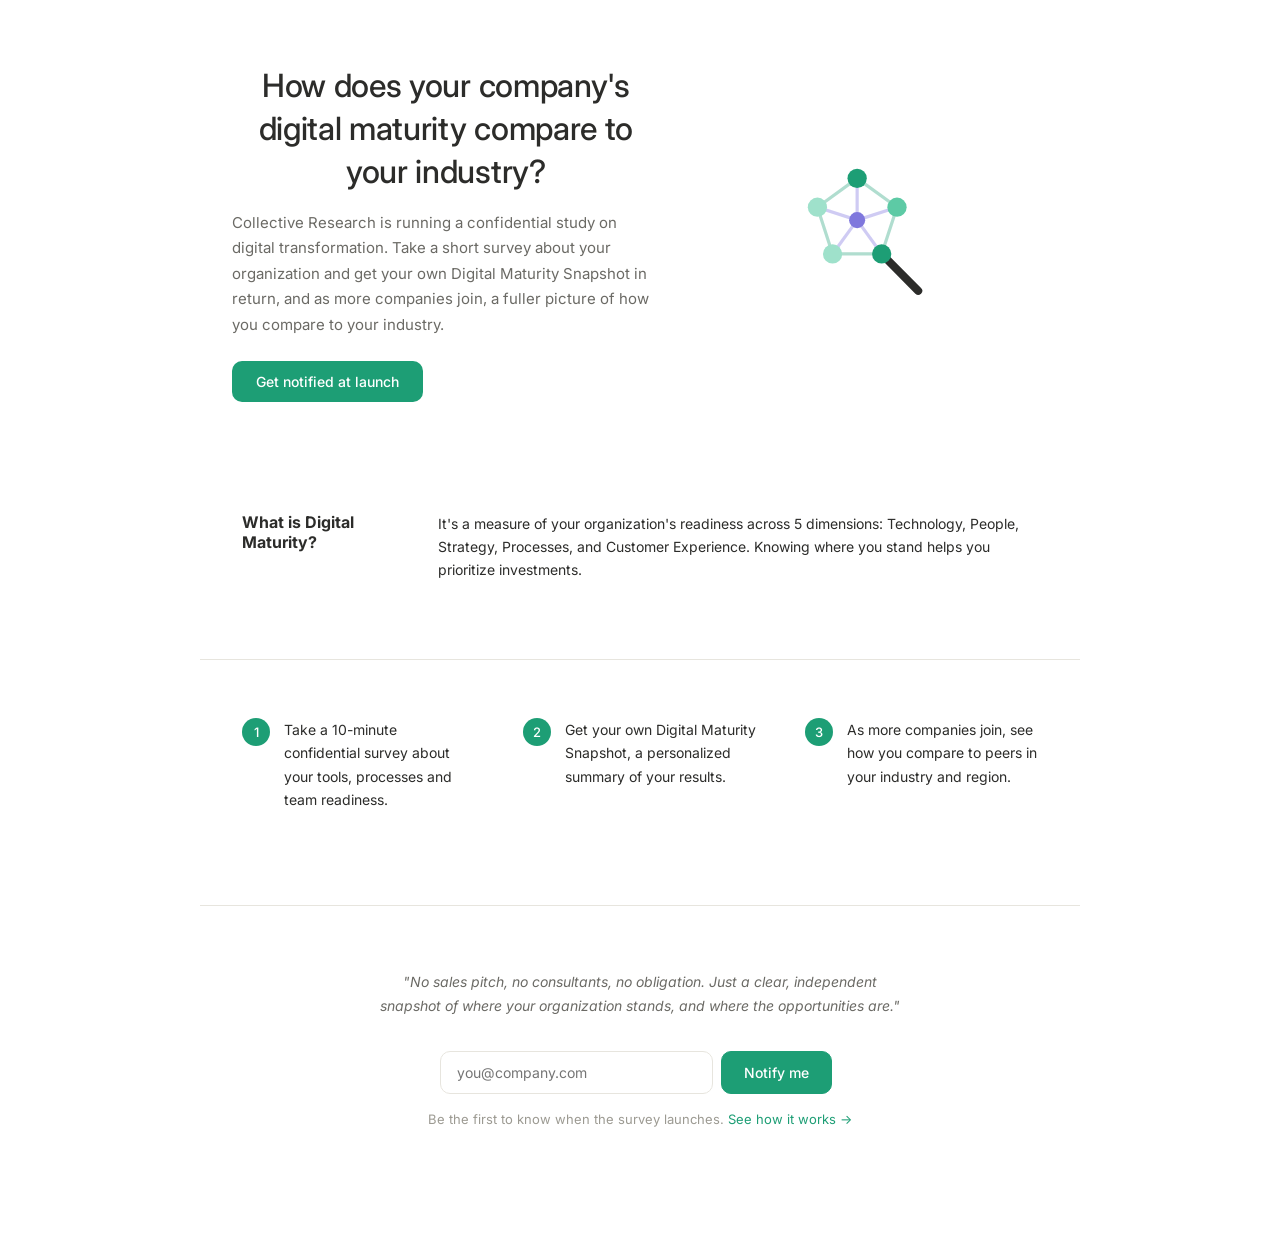
==== index.html @ 14158b9a "Fix i18n keys and translations" ====
<!DOCTYPE html>
<html lang="en">
<head>
<meta charset="UTF-8">
<meta name="viewport" content="width=device-width, initial-scale=1.0">
<title>Collective Research — How does your company's digital maturity compare?</title>
<meta name="description" content="Collective Research is running a confidential benchmark study on digital transformation. Take a 10-minute survey and get a free, personalized Digital Maturity Snapshot in return.">
<meta property="og:title" content="How does your company's digital maturity compare to your industry?">
<meta property="og:description" content="Take a short confidential survey and get a free Digital Maturity Snapshot. See how your organization compares to peers in your sector.">
<meta property="og:type" content="website">
<meta property="og:url" content="https://collectiveresearch.net/">
<meta name="twitter:card" content="summary">
<link rel="canonical" href="https://collectiveresearch.net/">
<link rel="stylesheet" href="assets/css/styles.css">
<link rel="preconnect" href="https://fonts.googleapis.com">
<link rel="preconnect" href="https://fonts.gstatic.com" crossorigin>
<link href="https://fonts.googleapis.com/css2?family=Inter:wght@400;500&display=swap" rel="stylesheet">

  <meta property="og:image" content="https://collectiveresearch.net/assets/img/og-image.svg">
</head>
<body>
</head>
<body>
<a class="skip-link" href="#main-content">Skip to main content</a>
<div class="page">
  <main id="main-content">
    <section class="hero" aria-labelledby="hero-heading">
      <div>
        <h1 id="hero-heading" class="fade" style="animation-delay:0.1s;" data-i18n="homepage.heroTitle">How does your company's digital maturity compare to your industry?</h1>
        <p class="fade" style="animation-delay:0.25s;" data-i18n="homepage.heroSubtitle">Collective Research is running a confidential study on digital transformation. Take a short survey about your organization and get your own Digital Maturity Snapshot in return, and as more companies join, a fuller picture of how you compare to your industry.</p>
        <a href="#notify-form" class="hero-cta-btn fade" style="animation-delay:0.35s;" data-i18n="homepage.ctaButton">Get notified at launch</a>
      </div>
      <div class="hero-art fade" style="animation-delay:0.4s;" aria-hidden="true">
        <svg width="180" height="180" viewBox="0 0 56 56" focusable="false">
          <polygon points="24,11 36.4,19.98 31.64,34.52 16.36,34.52 11.64,19.98" fill="none" stroke="#1D9E75" stroke-width="1" stroke-linejoin="round" opacity="0.35"/>
          <line x1="24" y1="11" x2="24" y2="24" stroke="#AFA9EC" stroke-width="1" opacity="0.6"/>
          <line x1="36.4" y1="19.98" x2="24" y2="24" stroke="#AFA9EC" stroke-width="1" opacity="0.6"/>
          <line x1="31.64" y1="34.52" x2="24" y2="24" stroke="#AFA9EC" stroke-width="1" opacity="0.6"/>
          <line x1="16.36" y1="34.52" x2="24" y2="24" stroke="#AFA9EC" stroke-width="1" opacity="0.6"/>
          <line x1="11.64" y1="19.98" x2="24" y2="24" stroke="#AFA9EC" stroke-width="1" opacity="0.6"/>
          <line x1="31.64" y1="34.52" x2="43" y2="46" stroke="#2C2C2A" stroke-width="2.5" stroke-linecap="round"/>
          <circle cx="24" cy="11" r="3" fill="#1D9E75"/>
          <circle cx="36.4" cy="19.98" r="3" fill="#5DCAA5"/>
          <circle cx="31.64" cy="34.52" r="3" fill="#1D9E75"/>
          <circle cx="16.36" cy="34.52" r="3" fill="#9FE1CB"/>
          <circle cx="11.64" cy="19.98" r="3" fill="#9FE1CB"/>
          <circle cx="24" cy="24" r="2.5" fill="#7F77DD"/>
        </svg>
      </div>
    </section>

        <section class="steps" style="border-top: none; padding-top: 0; padding-bottom: 32px;" aria-label="What is Digital Maturity?">
      <div class="step fade" style="grid-column: 1 / -1;">
        <h3 style="font-size: 16px; margin: 0 0 8px;" data-i18n="homepage.whatIsTitle">What is Digital Maturity?</h3>
        <p style="max-width: 600px;" data-i18n="homepage.whatIsDesc">It's a measure of your organization's readiness across 5 dimensions: Technology, People, Strategy, Processes, and Customer Experience. Knowing where you stand helps you prioritize investments.</p>
      </div>
    </section>
    <section class="steps" aria-label="How it works">
      <div class="step fade" style="animation-delay:0.5s;"><div class="step-num" aria-hidden="true">1</div><p data-i18n="homepage.step1Desc">Take a 10-minute confidential survey about your tools, processes and team readiness.</p></div>
      <div class="step fade" style="animation-delay:0.6s;"><div class="step-num" aria-hidden="true">2</div><p data-i18n="homepage.step2Desc">Get your own Digital Maturity Snapshot, a personalized summary of your results.</p></div>
      <div class="step fade" style="animation-delay:0.7s;"><div class="step-num" aria-hidden="true">3</div><p data-i18n="homepage.step3Desc">As more companies join, see how you compare to peers in your industry and region.</p></div>
    </section>

    <section class="cta-section" aria-labelledby="cta-heading">
      <h2 id="cta-heading" style="position:absolute;width:1px;height:1px;overflow:hidden;clip:rect(0,0,0,0);white-space:nowrap;">Join the study</h2>
      <blockquote class="fade" style="animation-delay:0.2s;">
        <p>"No sales pitch, no consultants, no obligation. Just a clear, independent snapshot of where your organization stands, and where the opportunities are."</p>
      </blockquote>
      <form class="cta-form fade" id="notify-form" style="animation-delay:0.35s;">
        <label for="cta-email">Work email address</label>
        <input type="email" id="cta-email" name="email" placeholder="you@company.com" autocomplete="email" required aria-required="true" data-i18n-placeholder="homepage.emailPlaceholder">
        <button type="submit" data-i18n="homepage.ctaButton">Notify me</button>
              <div class="field" style="margin-top: 16px; text-align: left;">
          <label style="display: flex; align-items: center; gap: 8px; font-size: 12px; color: var(--gray-text); cursor: pointer; white-space: normal;">
            <input type="checkbox" required name="consent" style="flex-shrink: 0; margin: 0; accent-color: var(--teal); width: auto;">
            <span data-i18n="form.consent">I agree to the <a href="privacy.html" style="color:var(--teal)">Privacy Policy</a> and <a href="terms.html" style="color:var(--teal)">Terms of Service</a>.</span>
          </label>
        </div>
      </form>
      <p class="cta-note" data-i18n="homepage.ctaNote">Be the first to know when the survey launches. <a href="how-it-works.html" style="color: var(--teal); text-decoration: none;">See how it works &rarr;</a></p>
    </section>

    <div class="modal-overlay" id="modal-overlay" role="dialog" aria-modal="true" aria-labelledby="modal-title" aria-hidden="true">
      <div class="modal">
        <div id="modal-form-view">
          <h2 id="modal-title" data-i18n="modal.title">One last thing</h2>
          <p class="modal-sub" data-i18n="modal.subtitle">A couple of quick details so we can tailor updates to you. This takes 30 seconds.</p>
          <form id="details-form">
            <div class="field">
              <fieldset style="border:none;padding:0;margin:0;">
                <legend style="font-size:12px;font-weight:500;color:var(--charcoal);margin-bottom:8px;" data-i18n="modal.roleLegend">I'm signing up as a...</legend>
                <div class="role-options">
                  <label class="role-option"><input type="radio" name="role" value="participant" checked> <span data-i18n="modal.roleCompany">A company interested in taking part</span></label>
                  <label class="role-option"><input type="radio" name="role" value="consultant"> <span data-i18n="modal.roleConsultant">A consultant / advisor</span></label>
                  <label class="role-option"><input type="radio" name="role" value="academic"> <span data-i18n="modal.roleAcademic">An academic / researcher</span></label>
                </div>
              </fieldset>
            </div>
            <div class="field"><label for="org-name" data-i18n="modal.orgName">Organization name</label><input type="text" id="org-name" name="organization" placeholder="e.g. Acme Manufacturing" autocomplete="organization"></div>
            <div class="field"><label for="org-sector" data-i18n="modal.sector">Sector / industry</label><input type="text" id="org-sector" name="sector" placeholder="e.g. Manufacturing, Retail, Logistics..."></div>
                        <div class="field" style="margin-top: 12px;">
              <label style="display: flex; align-items: flex-start; gap: 8px; font-size: 12px; color: var(--gray-text); cursor: pointer; font-weight: 400;">
                <input type="checkbox" required name="consent_modal" style="flex-shrink: 0; margin-top: 2px; accent-color: var(--teal); width: auto;">
                <span data-i18n="nav.form.consentModal">I consent to CollectiveResearch processing my data to send relevant updates in accordance with the <a href="privacy.html" style="color:var(--teal)">Privacy Policy</a>.</span>
              </label>
            </div>
<script>
  var ctaForm = document.getElementById('notify-form');
  var overlay = document.getElementById('modal-overlay');
  var formView = document.getElementById('modal-form-view');
  var successView = document.getElementById('modal-success-view');
  var detailsForm = document.getElementById('details-form');
  function openModal() { overlay.classList.add('open'); overlay.setAttribute('aria-hidden','false'); document.body.style.overflow='hidden'; }
  function closeModal() { overlay.classList.remove('open'); overlay.setAttribute('aria-hidden','true'); document.body.style.overflow=''; }
  ctaForm.addEventListener('submit', function(e) { e.preventDefault(); openModal(); });
  document.getElementById('modal-cancel').addEventListener('click', closeModal);
  overlay.addEventListener('click', function(e) { if(e.target===overlay) closeModal(); });
  document.addEventListener('keydown', function(e) { if(e.key==='Escape' && overlay.classList.contains('open')) closeModal(); });
  detailsForm.addEventListener('submit', function(e) { e.preventDefault(); formView.style.display='none'; successView.style.display='block'; });
  document.getElementById('modal-close').addEventListener('click', closeModal);
</script>
</body>
</html>
---- assets/css/styles.css ----
/* ���������������������������������������������������������������������������������������������������������������������������������������������
   Collective Research ��� Shared Stylesheet
   All pages link to this file.
   Page-specific styles stay in each HTML file.
   ��������������������������������������������������������������������������������������������������������������������������������������������� */

/* ������ Variables ��������������������������������������������������������������������������������������������� */
:root {
  --teal:         #1D9E75;
  --teal-light-1: #5DCAA5;
  --teal-light-2: #9FE1CB;
  --purple:       #7F77DD;
  --purple-light: #AFA9EC;
  --charcoal:     #2C2C2A;
  --gray-text:    #6B6A65;
  --gray-faint:   #9C9A92;
  --border:       #E7E5DE;
  --bg-soft:      #FAF9F6;
  --bg-track:     #F1EFE8;
  --radius:       10px;
  --page-width:   880px;
  --text-width:   680px;
}

/* ������ Reset & Base ��������������������������������������������������������������������������������������� */
*, *::before, *::after { box-sizing: border-box; }

body {
  margin: 0;
  font-family: 'Inter', Helvetica, Arial, sans-serif;
  color: var(--charcoal);
  background: #fff;
  -webkit-font-smoothing: antialiased;
}

/* ������ Page wrapper ��������������������������������������������������������������������������������������� */
.page {
  max-width: var(--page-width);
  margin: 0 auto;
}

/* ������ Skip link ������������������������������������������������������������������������������������������������ */
.skip-link {
  position: absolute; top: -40px; left: 0;
  background: var(--teal); color: #fff;
  padding: 8px 16px; font-size: 13px;
  text-decoration: none;
  border-radius: 0 0 var(--radius) 0;
  z-index: 200; transition: top .2s ease;
}
.skip-link:focus { top: 0; }

/* ������ Header / Nav ��������������������������������������������������������������������������������������� */
.site-header {
  position: sticky; top: 0; z-index: 100;
  background: #fff; border-bottom: 1px solid var(--border);
  transition: box-shadow .3s ease;
}
.site-header.scrolled {
  box-shadow: 0 2px 20px rgba(0,0,0,0.07);
}

nav.nav {
  display: flex; align-items: center; justify-content: space-between;
  padding: 20px 32px;
  transition: padding .3s ease;
}
.site-header.scrolled nav.nav { padding: 12px 32px; }

.nav-brand-link {
  display: flex; align-items: center; gap: 14px;
  text-decoration: none; color: inherit;
}

.nav-logo {
  width: 36px; height: 36px; flex-shrink: 0;
  transition: width .3s ease, height .3s ease;
}
.site-header.scrolled .nav-logo { width: 26px; height: 26px; }

.nav-brand-text { display: flex; flex-direction: column; gap: 3px; }

.nav-brand-name {
  font-size: 18px; font-weight: 500; line-height: 1;
  transition: font-size .3s ease;
}
.site-header.scrolled .nav-brand-name { font-size: 15px; }

.nav-tagline {
  font-size: 11px; color: var(--gray-faint); font-style: italic; line-height: 1;
  opacity: 1; white-space: nowrap; overflow: hidden; text-overflow: ellipsis;
  transition: opacity .25s ease, max-height .3s ease;
}
.site-header.scrolled .nav-tagline { opacity: 0; max-height: 0; }

.nav-links { display: flex; align-items: center; gap: 4px; }

.nav-links a {
  font-size: 13px; color: var(--gray-text); text-decoration: none;
  padding: 6px 12px; border-radius: 6px; position: relative;
  transition: color .15s ease, background .15s ease;
}
.nav-links a:hover { color: var(--charcoal); background: var(--bg-soft); }
.nav-links a[aria-current="page"] {
  color: var(--charcoal); font-weight: 500; background: var(--bg-soft);
}
.nav-links a[aria-current="page"]::after {
  content: ''; position: absolute;
  bottom: 3px; left: 12px; right: 12px;
  height: 2px; background: var(--teal); border-radius: 1px;
}

/* ������ Footer ��������������������������������������������������������������������������������������������������������� */
.site-footer { border-top: 1px solid var(--border); }
.footer-inner { padding: 28px 32px; text-align: center; }
.footer-inner p { font-size: 12px; color: var(--gray-faint); line-height: 1.6; margin: 0; }
.footer-inner a { color: var(--gray-faint); }
.footer-inner a:hover { color: var(--gray-text); }

/* ������ Mobile ��������������������������������������������������������������������������������������������������������� */
@media (max-width: 640px) {
  .cards { grid-template-columns: 1fr; }
  .steps, .tiers { grid-template-columns: 1fr; }
  nav.nav, .footer-inner { padding-left: 20px; padding-right: 20px; }
  .nav-tagline { display: none; }
  .nav-links a { padding: 6px 8px; font-size: 12px; }
}


/* ������ Language Switcher ��������������������������������������������������������������������� */


@media (max-width: 640px) {
  .cards { grid-template-columns: 1fr; }
  .steps, .tiers { grid-template-columns: 1fr; }
}



/* Styles from how-it-works.html */


  .content { max-width: var(--text-width); margin: 0 auto; padding: 56px 32px; }
  h1 { font-size: 30px; font-weight: 500; line-height: 1.3; margin: 0 0 12px; }
  .lede { font-size: 15px; color: var(--gray-text); line-height: 1.7; margin: 0 0 48px; }
  section { margin-bottom: 48px; }
  h2 { font-size: 18px; font-weight: 500; margin: 0 0 12px; }
  p { font-size: 14px; line-height: 1.75; color: var(--gray-text); margin: 0 0 12px; }
  .eyebrow { font-size: 12px; letter-spacing: 0.06em; color: var(--teal); text-transform: uppercase; margin: 0 0 8px; font-weight: 500; }
  .timeline { border-left: 2px solid var(--border); padding-left: 24px; display: flex; flex-direction: column; gap: 24px; list-style: none; margin: 0; }
  .timeline-item { position: relative; }
  .timeline-item::before { content: ''; position: absolute; left: -29px; top: 4px; width: 10px; height: 10px; border-radius: 50%; background: var(--teal); }
  .timeline-item h3 { font-size: 14px; font-weight: 500; margin: 0 0 4px; }
  .timeline-item p { margin: 0; }
  .cards { display: grid; grid-template-columns: repeat(2, 1fr); gap: 16px; }
  .card { border: 1px solid var(--border); border-radius: var(--radius); padding: 20px; background: var(--bg-soft); }
  .card h3 { font-size: 14px; font-weight: 500; margin: 0 0 8px; }
  .card p { margin: 0; font-size: 13px; }
  .back-link { display: inline-block; margin-top: 8px; font-size: 13px; color: var(--teal); text-decoration: none; font-weight: 500; }
  .back-link:hover { text-decoration: underline; }
  @media (max-width: 640px) {
  .cards { grid-template-columns: 1fr; }
  .steps, .tiers { grid-template-columns: 1fr; } .content { padding-left: 20px; padding-right: 20px; } .cards { grid-template-columns: 1fr; } }


/* Styles from index.html */


  /* Hero */
  .hero { display: grid; grid-template-columns: 1.2fr 1fr; gap: 32px; align-items: center; padding: 64px 32px; }
  .hero h1 { font-size: 32px; font-weight: 500; line-height: 1.35; margin: 0 0 16px; letter-spacing: -0.01em; }
  .hero p { font-size: 15px; color: var(--gray-text); line-height: 1.7; margin: 0 0 24px; max-width: 480px; }
  .hero-cta-btn { display: inline-block; font-family: inherit; font-size: 14px; font-weight: 500; padding: 12px 24px; background: var(--teal); color: #fff; border: none; border-radius: var(--radius); cursor: pointer; text-decoration: none; transition: transform .15s ease, box-shadow .15s ease, background .15s ease; }
  .hero-cta-btn:hover { transform: translateY(-1px); box-shadow: 0 6px 16px rgba(29,158,117,0.3); background: #178a64; }
  .hero-art { display: flex; align-items: center; justify-content: center; }
  .steps { padding: 48px 32px; border-top: 1px solid var(--border); display: grid; grid-template-columns: repeat(3, 1fr); gap: 28px; }
  .step { display: flex; gap: 14px; padding: 10px; border-radius: var(--radius); transition: transform .2s ease, box-shadow .2s ease; }
  .step:hover { transform: translateY(-2px); box-shadow: 0 6px 20px rgba(0,0,0,0.05); }
  .step-num { width: 28px; height: 28px; border-radius: 50%; background: var(--teal); color: #fff; display: flex; align-items: center; justify-content: center; font-size: 13px; font-weight: 500; flex-shrink: 0; }
  .step p { font-size: 14px; line-height: 1.65; margin: 0; color: var(--charcoal); }
  .cta-section { padding: 64px 32px; text-align: center; border-top: 1px solid var(--border); }
  blockquote { font-style: italic; font-size: 17px; color: var(--gray-text); max-width: 520px; margin: 0 auto 32px; line-height: 1.75; border: none; padding: 0; }
  .cta-form { display: flex; gap: 8px; max-width: 400px; margin: 0 auto; position: relative; }
  .cta-form label { position: absolute; width: 1px; height: 1px; padding: 0; margin: -1px; overflow: hidden; clip: rect(0,0,0,0); white-space: nowrap; border: 0; }
  .cta-form input { flex: 1; font-family: inherit; font-size: 14px; padding: 12px 16px; border: 1px solid var(--border); border-radius: var(--radius); transition: border-color .2s ease, box-shadow .2s ease; }
  .cta-form input:focus { outline: none; border-color: var(--teal); box-shadow: 0 0 0 3px rgba(29,158,117,0.12); }
  .cta-form button { font-family: inherit; font-size: 14px; font-weight: 500; padding: 12px 22px; background: var(--teal); color: #fff; border: 1px solid var(--teal); border-radius: var(--radius); cursor: pointer; white-space: nowrap; transition: transform .15s ease, box-shadow .15s ease, background .15s ease; }
  .cta-form button:hover { transform: translateY(-1px); box-shadow: 0 6px 16px rgba(29,158,117,0.3); background: #178a64; }
  .cta-note { font-size: 13px; color: var(--gray-faint); margin-top: 14px; }
  .modal-overlay { position: fixed; inset: 0; background: rgba(44,44,42,0.4); display: none; align-items: center; justify-content: center; padding: 20px; z-index: 200; }
  .modal-overlay.open { display: flex; }
  .modal { background: #fff; border-radius: var(--radius); max-width: 420px; width: 100%; padding: 32px; box-shadow: 0 20px 60px rgba(0,0,0,0.15); animation: fadeInUp 0.3s ease-out; }
  .modal h2 { font-size: 17px; font-weight: 500; margin: 0 0 6px; }
  .modal .modal-sub { font-size: 13px; color: var(--gray-text); margin: 0 0 20px; line-height: 1.6; }
  .modal label { display: block; font-size: 12px; font-weight: 500; color: var(--charcoal); margin: 0 0 6px; }
  .modal .field { margin-bottom: 16px; }
  .modal input[type="text"], .modal input[type="email"] { width: 100%; font-family: inherit; font-size: 14px; padding: 10px 12px; border: 1px solid var(--border); border-radius: var(--radius); background: #fff; color: var(--charcoal); }
  .modal input:focus { outline: none; border-color: var(--teal); box-shadow: 0 0 0 3px rgba(29,158,117,0.12); }
  .role-options { display: flex; flex-direction: column; gap: 8px; }
  .role-option { display: flex; align-items: center; gap: 10px; border: 1px solid var(--border); border-radius: var(--radius); padding: 10px 12px; font-size: 13px; cursor: pointer; transition: border-color .15s ease, background .15s ease; }
  .role-option:hover { border-color: var(--teal-light-1); background: var(--bg-soft); }
  .role-option input { margin: 0; accent-color: var(--teal); }
  .modal-actions { display: flex; gap: 10px; margin-top: 8px; }
  .modal-actions button { font-family: inherit; font-size: 14px; font-weight: 500; padding: 11px 18px; border-radius: var(--radius); cursor: pointer; border: 1px solid var(--border); background: #fff; color: var(--gray-text); flex: 1; transition: background .15s ease; }
  .modal-actions button.primary { background: var(--teal); color: #fff; border-color: var(--teal); }
  .modal-actions button.primary:hover { background: #178a64; }
  .modal-actions button.secondary:hover { background: var(--bg-soft); }
  .modal-success { text-align: center; }
  .modal-success .check { width: 48px; height: 48px; border-radius: 50%; background: #E1F5EE; display: flex; align-items: center; justify-content: center; margin: 0 auto 16px; font-size: 22px; color: var(--teal); }
  @keyframes fadeInUp { from { opacity: 0; transform: translateY(12px); } to { opacity: 1; transform: translateY(0); } }
  @keyframes drawLine { from { stroke-dashoffset: 40; } to { stroke-dashoffset: 0; } }
  @keyframes popIn { from { opacity: 0; transform: scale(0.4); } to { opacity: 1; transform: scale(1); } }
  .fade { opacity: 0; animation: fadeInUp 0.7s ease-out forwards; }
  .nav-line { stroke-dasharray: 40; stroke-dashoffset: 40; animation: drawLine 1s ease-out forwards; }
  .nav-dot { opacity: 0; animation: popIn 0.4s ease-out forwards; }
  @media (prefers-reduced-motion: reduce) { .fade, .nav-line, .nav-dot { animation: none; opacity: 1; stroke-dashoffset: 0; } }
  @media (max-width: 640px) {
  .cards { grid-template-columns: 1fr; }
  .steps, .tiers { grid-template-columns: 1fr; }
    .hero { grid-template-columns: 1fr; padding: 40px 20px; text-align: center; }
    .hero p { margin: 0 auto 24px; }
    .hero-art { order: -1; }
    .hero-art svg { width: 120px; height: 120px; }
    .steps { grid-template-columns: 1fr; padding: 32px 20px; gap: 20px; }
    .cta-section { padding: 48px 20px; }
    .cta-form { flex-direction: column; }
  }


/* Styles from pricing.html */


  .content { padding: 56px 32px; }
  h1 { font-size: 30px; font-weight: 500; margin: 0 0 12px; text-align: center; }
  .lede { font-size: 15px; color: var(--gray-text); line-height: 1.7; max-width: 600px; margin: 0 auto 48px; text-align: center; }
  .tiers { display: grid; grid-template-columns: repeat(4, 1fr); gap: 12px; margin-bottom: 48px; }
  .tier { border: 1px solid var(--border); border-radius: var(--radius); padding: 24px; display: flex; flex-direction: column; }
  .tier.featured { border-color: var(--teal); box-shadow: 0 6px 24px rgba(29,158,117,0.08); }
  .tier-name { font-size: 13px; font-weight: 500; color: var(--teal); text-transform: uppercase; letter-spacing: 0.04em; margin: 0 0 8px; }
  .tier-badge { display: inline-block; font-size: 11px; font-weight: 500; color: #fff; background: var(--teal); border-radius: 999px; padding: 3px 10px; margin-bottom: 10px; letter-spacing: 0.03em; }
  .tier-price { font-size: 26px; font-weight: 500; margin: 0 0 4px; }
  .tier-price span { font-size: 12px; font-weight: 400; color: var(--gray-faint); }
  .tier-desc { font-size: 13px; color: var(--gray-text); margin: 0 0 16px; line-height: 1.6; }
  .tier ul { margin: 0 0 20px; padding-left: 18px; flex-grow: 1; }
  .tier li { font-size: 12px; color: var(--gray-text); line-height: 1.7; margin-bottom: 6px; }
  .tier-cta { display: block; width: 100%; font-family: inherit; font-size: 13px; font-weight: 500; padding: 10px 16px; border-radius: var(--radius); cursor: pointer; text-align: center; text-decoration: none; border: 1px solid var(--border); background: #fff; color: var(--gray-text); transition: background .15s ease, border-color .15s ease, color .15s ease; margin-top: auto; }
  .tier-cta:hover { background: var(--bg-soft); border-color: var(--teal); color: var(--teal); }
  .tier.featured .tier-cta { background: var(--teal); color: #fff; border-color: var(--teal); }
  .tier.featured .tier-cta:hover { background: #178a64; }
  .discount-box { background: var(--bg-soft); border: 1px solid var(--border); border-radius: var(--radius); padding: 28px; margin-bottom: 40px; }
  .discount-box h2 { font-size: 16px; font-weight: 500; margin: 0 0 16px; }
  .discount-row { display: flex; gap: 16px; align-items: flex-start; margin-bottom: 14px; }
  .discount-row:last-child { margin-bottom: 0; }
  .discount-pill { flex-shrink: 0; font-size: 13px; font-weight: 500; color: #fff; background: var(--teal); border-radius: 999px; padding: 4px 12px; white-space: nowrap; }
  .discount-row p { font-size: 13px; color: var(--gray-text); margin: 0; line-height: 1.7; }
  .archive { border: 1px solid var(--border); border-radius: var(--radius); padding: 24px; margin-bottom: 40px; display: flex; justify-content: space-between; align-items: center; gap: 16px; }
  .archive h2 { font-size: 15px; font-weight: 500; margin: 0 0 6px; }
  .archive p { font-size: 13px; color: var(--gray-text); margin: 0; line-height: 1.7; max-width: 480px; }
  .archive-price { font-size: 22px; font-weight: 500; flex-shrink: 0; }
  .archive-price span { font-size: 12px; font-weight: 400; color: var(--gray-faint); display: block; }
  .note { background: var(--bg-soft); border: 1px solid var(--border); border-radius: var(--radius); padding: 16px 18px; font-size: 13px; color: var(--gray-text); line-height: 1.7; }
  .back-link { display: inline-block; margin-top: 24px; font-size: 13px; color: var(--teal); text-decoration: none; font-weight: 500; }
  .back-link:hover { text-decoration: underline; }
  @media (max-width: 640px) {
  .cards { grid-template-columns: 1fr; }
  .steps, .tiers { grid-template-columns: 1fr; } .content { padding-left: 20px; padding-right: 20px; } .tiers { grid-template-columns: 1fr; } .archive { flex-direction: column; align-items: flex-start; } }


/* Styles from privacy.html */


  .content { max-width: var(--text-width); margin: 0 auto; padding: 56px 32px; }
  h1 { font-size: 28px; font-weight: 500; margin: 0 0 8px; }
  .updated { font-size: 12px; color: var(--gray-faint); margin: 0 0 40px; }
  section { margin-bottom: 36px; }
  h2 { font-size: 16px; font-weight: 500; margin: 0 0 10px; }
  p, li { font-size: 14px; line-height: 1.75; color: var(--gray-text); margin: 0 0 10px; }
  ul { margin: 0; padding-left: 20px; }
  .note { background: var(--bg-soft); border: 1px solid var(--border); border-radius: var(--radius); padding: 16px 18px; font-size: 13px; color: var(--gray-text); line-height: 1.7; }
  .back-link { display: inline-block; margin-top: 8px; font-size: 13px; color: var(--teal); text-decoration: none; font-weight: 500; }
  .back-link:hover { text-decoration: underline; }
  @media (max-width: 640px) {
  .cards { grid-template-columns: 1fr; }
  .steps, .tiers { grid-template-columns: 1fr; } .content { padding-left: 20px; padding-right: 20px; } }


/* Styles from support.html */


  .content { max-width: var(--text-width); margin: 0 auto; padding: 56px 32px; }
  h1 { font-size: 30px; font-weight: 500; margin: 0 0 12px; }
  .lede { font-size: 15px; color: var(--gray-text); line-height: 1.7; margin: 0 0 56px; }
  .section-eyebrow { font-size: 12px; letter-spacing: 0.06em; color: var(--teal); text-transform: uppercase; font-weight: 500; margin: 0 0 8px; }
  .section-title { font-size: 20px; font-weight: 500; margin: 0 0 28px; }
  .faq-list { list-style: none; padding: 0; margin: 0 0 64px; }
  .faq-item { border-top: 1px solid var(--border); }
  .faq-item:last-child { border-bottom: 1px solid var(--border); }
  .faq-btn { width: 100%; text-align: left; background: none; border: none; cursor: pointer; display: flex; justify-content: space-between; align-items: center; gap: 16px; padding: 18px 0; font-family: inherit; font-size: 14px; font-weight: 500; color: var(--charcoal); transition: color .15s ease; }
  .faq-btn:hover, .faq-btn[aria-expanded="true"] { color: var(--teal); }
  .faq-icon { flex-shrink: 0; width: 20px; height: 20px; border-radius: 50%; border: 1.5px solid var(--border); display: flex; align-items: center; justify-content: center; font-size: 14px; color: var(--gray-faint); transition: background .15s ease, border-color .15s ease, color .15s ease, transform .25s ease; }
  .faq-btn[aria-expanded="true"] .faq-icon { background: var(--teal); border-color: var(--teal); color: #fff; transform: rotate(45deg); }
  .faq-body { overflow: hidden; max-height: 0; transition: max-height .35s ease; }
  .faq-body.open { max-height: 400px; }
  .faq-body p { font-size: 14px; line-height: 1.75; color: var(--gray-text); padding-bottom: 18px; margin: 0; }
  .contact-section { background: var(--bg-soft); border: 1px solid var(--border); border-radius: var(--radius); padding: 36px; }
  .contact-section .section-title { margin-bottom: 6px; }
  .contact-lede { font-size: 14px; color: var(--gray-text); line-height: 1.7; margin: 0 0 28px; }
  .form-field { margin-bottom: 16px; }
  .form-field label { display: block; font-size: 12px; font-weight: 500; color: var(--charcoal); margin-bottom: 6px; }
  .form-field input, .form-field textarea { width: 100%; font-family: inherit; font-size: 14px; padding: 10px 14px; border: 1px solid var(--border); border-radius: var(--radius); background: #fff; color: var(--charcoal); resize: vertical; transition: border-color .2s ease, box-shadow .2s ease; }
  .form-field textarea { min-height: 120px; }
  .form-field input:focus, .form-field textarea:focus { outline: none; border-color: var(--teal); box-shadow: 0 0 0 3px rgba(29,158,117,0.12); }
  .form-submit { font-family: inherit; font-size: 14px; font-weight: 500; padding: 12px 28px; background: var(--teal); color: #fff; border: none; border-radius: var(--radius); cursor: pointer; transition: transform .15s ease, box-shadow .15s ease, background .15s ease; }
  .form-submit:hover { transform: translateY(-1px); box-shadow: 0 6px 16px rgba(29,158,117,0.3); background: #178a64; }
  .form-success { display: none; text-align: center; padding: 20px 0; }
  .form-success .check { width: 48px; height: 48px; border-radius: 50%; background: #E1F5EE; display: flex; align-items: center; justify-content: center; margin: 0 auto 16px; font-size: 22px; color: var(--teal); }
  .form-success h3 { font-size: 16px; font-weight: 500; margin: 0 0 6px; }
  .form-success p { font-size: 13px; color: var(--gray-text); margin: 0; line-height: 1.7; }
  @media (max-width: 640px) {
  .cards { grid-template-columns: 1fr; }
  .steps, .tiers { grid-template-columns: 1fr; } .content { padding-left: 20px; padding-right: 20px; } .contact-section { padding: 24px 20px; } }



/* �� Audit Fixes & A11y ������������������� */
*:focus-visible { outline: 3px solid rgba(29, 158, 117, 0.3); outline-offset: 2px; }

form.submitted input:invalid, form.submitted textarea:invalid {
  border-color: #E53935 !important;
  box-shadow: 0 0 0 3px rgba(229, 57, 53, 0.12) !important;
}

@media (max-width: 900px) {
  
}
@media (max-width: 768px) {
  nav.nav, .footer-inner, .hero, .steps, .cta-section { padding-left: 20px; padding-right: 20px; }
  .hero { grid-template-columns: 1fr; }
  
}

@media (max-width: 640px) {
  .cards { grid-template-columns: 1fr; }
  .steps, .tiers { grid-template-columns: 1fr; }
  nav.nav, .footer-inner, .hero, .steps, .cta-section { padding-left: 16px !important; padding-right: 16px !important; }
  .nav-tagline { display: none; }
  .steps, .tiers { grid-template-columns: 1fr; }
}

/* �� Premium UI: Dark Mode & Glassmorphism �� */
body {
  transition: background-color 0.4s ease, color 0.4s ease;
}

body.dark-mode {
  background-color: var(--charcoal);
  color: var(--border);
  --bg-track: rgba(255, 255, 255, 0.08);
}

body.dark-mode .site-header {
  border-bottom-color: rgba(255, 255, 255, 0.05);
}

body.dark-mode .page {
  background: transparent;
}

body.dark-mode h1, body.dark-mode h2, body.dark-mode h3 {
  color: #fff;
}

body.dark-mode .step p, body.dark-mode .hero p, body.dark-mode blockquote, body.dark-mode .tier-desc, body.dark-mode .tier li {
  color: #BDBBB3;
}

body.dark-mode .step, body.dark-mode .tier, body.dark-mode .discount-box, body.dark-mode .contact-section {
  background: rgba(255, 255, 255, 0.03);
  border-color: rgba(255, 255, 255, 0.05);
}

body.dark-mode .modal h2, body.dark-mode .modal label {
  color: #fff;
}

body.dark-mode .modal input, body.dark-mode .modal-actions button.secondary {
  background: #2C2C2A;
  color: #fff;
  border-color: rgba(255,255,255,0.1);
}

body.dark-mode .role-option {
  border-color: rgba(255,255,255,0.1);
}

body.dark-mode .nav-links a {
  color: #BDBBB3;
}

body.dark-mode .nav-links a:hover, body.dark-mode .nav-links a[aria-current="page"] {
  color: #fff;
  background: rgba(255,255,255,0.05);
}

body.dark-mode .faq-btn {
  color: #E7E5DE;
}

body.dark-mode input, body.dark-mode textarea {
  background: #333331;
  color: #E7E5DE;
  border-color: rgba(255,255,255,0.1);
}

body.dark-mode .cta-form input {
  background: #333331;
}

/* Glassmorphism */
.site-header {
  background: rgba(255, 255, 255, 0.8) !important;
  backdrop-filter: blur(16px);
  -webkit-backdrop-filter: blur(16px);
}

.modal {
  backdrop-filter: blur(24px);
  -webkit-backdrop-filter: blur(24px);
  background: rgba(255, 255, 255, 0.85) !important;
}

body.dark-mode .site-header {
  background: rgba(44, 44, 42, 0.8) !important;
}

body.dark-mode .modal {
  background: rgba(44, 44, 42, 0.85) !important;
  border: 1px solid rgba(255, 255, 255, 0.1);
}

/* Micro-animations */
.step, .tier {
  transition: transform 0.3s cubic-bezier(0.25, 0.8, 0.25, 1), box-shadow 0.3s ease;
}

.step:hover, .tier:hover {
  transform: translateY(-4px);
  box-shadow: 0 12px 30px rgba(0,0,0,0.08);
}

body.dark-mode .step:hover, body.dark-mode .tier:hover {
  box-shadow: 0 12px 30px rgba(0,0,0,0.3);
}

.theme-toggle {
  background: none; border: none; cursor: pointer; color: var(--gray-text); padding: 4px; font-size: 16px; margin-right: 12px; transition: color 0.2s, transform 0.3s ease; display: flex; align-items: center; justify-content: center;
}
.theme-toggle:hover { color: var(--charcoal); transform: rotate(15deg); }
body.dark-mode .theme-toggle { color: #BDBBB3; }
body.dark-mode .theme-toggle:hover { color: #fff; }




/* Styles from sample-report.html */

  .content { padding: 48px 32px; }
  .eyebrow { font-size: 12px; letter-spacing: 0.06em; color: var(--teal); text-transform: uppercase; margin: 0 0 8px; font-weight: 500; }
  h1 { font-size: 28px; font-weight: 500; margin: 0 0 12px; }
  .lede { font-size: 14px; color: var(--gray-text); line-height: 1.7; max-width: 600px; margin: 0 0 16px; }
  .disclaimer {
    background: var(--bg-soft); border: 1px solid var(--border); border-radius: var(--radius);
    padding: 14px 16px; font-size: 12px; color: var(--gray-text); line-height: 1.6; margin-bottom: 48px;
  }

  .tier-section { margin-bottom: 56px; padding-bottom: 56px; border-bottom: 1px solid var(--border); }
  .tier-section:last-of-type { border-bottom: none; }
  .tier-header { display:flex; align-items:center; gap: 12px; margin-bottom: 8px; }
  .tier-badge { font-size: 11px; font-weight: 500; color: #fff; background: var(--teal); border-radius: 999px; padding: 4px 12px; text-transform: uppercase; letter-spacing: 0.04em; }
  .tier-badge.pro { background: var(--purple); }
  .tier-badge.premium { background: var(--charcoal); }
  h2 { font-size: 19px; font-weight: 500; margin: 0; }
  .tier-desc { font-size: 13px; color: var(--gray-text); margin: 8px 0 28px; line-height: 1.7; }

  


/* Styles from sample-report.html */
/* Score summary card */
  .score-card {
    display: flex; align-items: center; gap: 24px;
    border: 1px solid var(--border); border-radius: var(--radius);
    padding: 20px; margin-bottom: 28px; background: var(--bg-soft);
  }
  .score-big { font-size: 36px; font-weight: 500; color: var(--teal); line-height: 1; }
  .score-big span { font-size: 14px; color: var(--gray-faint); font-weight: 400; }
  .score-note { font-size: 13px; color: var(--gray-text); line-height: 1.7; }

  /* Bar chart */
  .bars { margin-bottom: 28px; }
  .bar-row { margin-bottom: 18px; }
  .bar-label-row { display:flex; justify-content:space-between; align-items:baseline; margin-bottom: 6px; }
  .bar-label { font-size: 13px; font-weight: 500; }
  .bar-values { font-size: 12px; color: var(--gray-faint); }
  .bar-track { position: relative; height: 10px; background: var(--bg-track); border-radius: 6px; }
  .bar-fill { position: absolute; left:0; top:0; height:100%; background: var(--teal); border-radius: 6px; transition: width .6s ease; }
  .bar-marker {
    position: absolute; top: -4px; width: 2px; height: 18px;
    background: var(--charcoal); border-radius: 1px;
  }
  .bar-marker.purple { background: var(--purple); }
  .bar-marker.teal-light { background: var(--teal-light-1); }

  .legend { display:flex; gap: 20px; flex-wrap: wrap; font-size: 12px; color: var(--gray-text); margin-bottom: 28px; }
  .legend-item { display:flex; align-items:center; gap: 6px; }
  .legend-swatch { width: 12px; height: 12px; border-radius: 3px; }
  .legend-line { width: 2px; height: 12px; }

  /* Commentary */
  .commentary {
    border-left: 3px solid var(--teal); padding: 4px 0 4px 16px; margin-bottom: 28px;
  }
  .commentary p { font-size: 13px; color: var(--gray-text); line-height: 1.75; margin: 0 0 10px; }
  .commentary p:last-child { margin-bottom: 0; }

  /* Table */
  table { width: 100%; border-collapse: collapse; font-size: 13px; margin-bottom: 28px; }
  th, td { text-align: left; padding: 10px 12px; border-bottom: 1px solid var(--border); }
  th { font-weight: 500; color: var(--charcoal); font-size: 12px; text-transform: uppercase; letter-spacing: 0.03em; color: var(--gray-faint); }
  td { color: var(--gray-text); }
  td.highlight { color: var(--charcoal); font-weight: 500; }

  /* Recommendations */
  .rec-list { display: flex; flex-direction: column; gap: 14px; }
  .rec {
    display: flex; gap: 14px; border: 1px solid var(--border); border-radius: var(--radius); padding: 16px;
  }
  .rec-icon {
    flex-shrink: 0; width: 28px; height: 28px; border-radius: 50%;
    background: #F3F1FF; color: var(--purple); display:flex; align-items:center; justify-content:center;
    font-size: 13px; font-weight: 500;
  }
  .rec h3 { font-size: 13px; font-weight: 500; margin: 0 0 4px; }
  .rec p { font-size: 13px; color: var(--gray-text); margin: 0; line-height: 1.7; }

  .back-link { display:inline-block; margin-top:8px; font-size:13px; color:var(--teal); text-decoration:none; font-weight:500; }
  .back-link:hover { text-decoration: underline; }

  .footer { padding: 28px 32px; text-align: center; border-top: 1px solid var(--border); }
  .footer p { font-size: 12px; color: var(--gray-faint); line-height: 1.6; margin: 0; }

  @media (max-width: 640px) {
    .nav, .content, .footer { padding-left: 20px; padding-right: 20px; }
    .nav-links { gap: 14px; }
    .score-card { flex-direction: column; align-items: flex-start; gap: 8px; }
    table { font-size: 12px; }
    th, td { padding: 8px 6px; }
  }






/* �� Language Switcher Dropdown ����������������������� */
.language-switcher {
  position: relative;
  margin-left: 12px;
}
.select-selected {
  display: flex;
  align-items: center;
  gap: 8px;
  padding: 6px 12px;
  border: 1px solid var(--border);
  border-radius: var(--radius);
  background: transparent;
  cursor: pointer;
  font-size: 13px;
  font-weight: 500;
  user-select: none;
  transition: all 0.2s ease;
  min-width: 100px;
}
body.dark-mode .select-selected {
  border-color: rgba(255,255,255,0.1);
  color: #fff;
}
.select-selected:hover {
  background: var(--bg-soft);
}
body.dark-mode .select-selected:hover {
  background: rgba(255,255,255,0.05);
}
.select-selected::after {
  content: "";
  display: inline-block;
  margin-left: auto;
  width: 0;
  height: 0;
  border-left: 4px solid transparent;
  border-right: 4px solid transparent;
  border-top: 5px solid var(--gray-faint);
  transition: transform 0.2s ease;
}
.select-arrow-active::after {
  transform: rotate(180deg);
}
.select-items {
  position: absolute;
  top: 100%;
  right: 0;
  margin-top: 6px;
  background: #fff;
  border: 1px solid var(--border);
  border-radius: var(--radius);
  box-shadow: 0 10px 25px rgba(0,0,0,0.1);
  z-index: 99;
  min-width: 140px;
  overflow: hidden;
}
body.dark-mode .select-items {
  background: var(--charcoal);
  border-color: rgba(255,255,255,0.1);
}
.select-hide {
  display: none;
}
.lang-option {
  display: flex;
  align-items: center;
  gap: 10px;
  padding: 10px 14px;
  font-size: 13px;
  cursor: pointer;
  transition: background 0.15s ease;
}
.lang-option:hover {
  background: var(--bg-soft);
}
body.dark-mode .lang-option:hover {
  background: rgba(255,255,255,0.05);
}
.lang-option.active {
  font-weight: 500;
  background: rgba(29, 158, 117, 0.05);
  color: var(--teal);
}
.flag-icon {
  width: 16px;
  height: auto;
  border-radius: 2px;
  box-shadow: 0 0 1px rgba(0,0,0,0.3);
}

@media (max-width: 640px) {
  .language-switcher {
    margin-left: 8px;
  }
  .select-selected {
    padding: 4px 8px;
    font-size: 12px;
  }
}
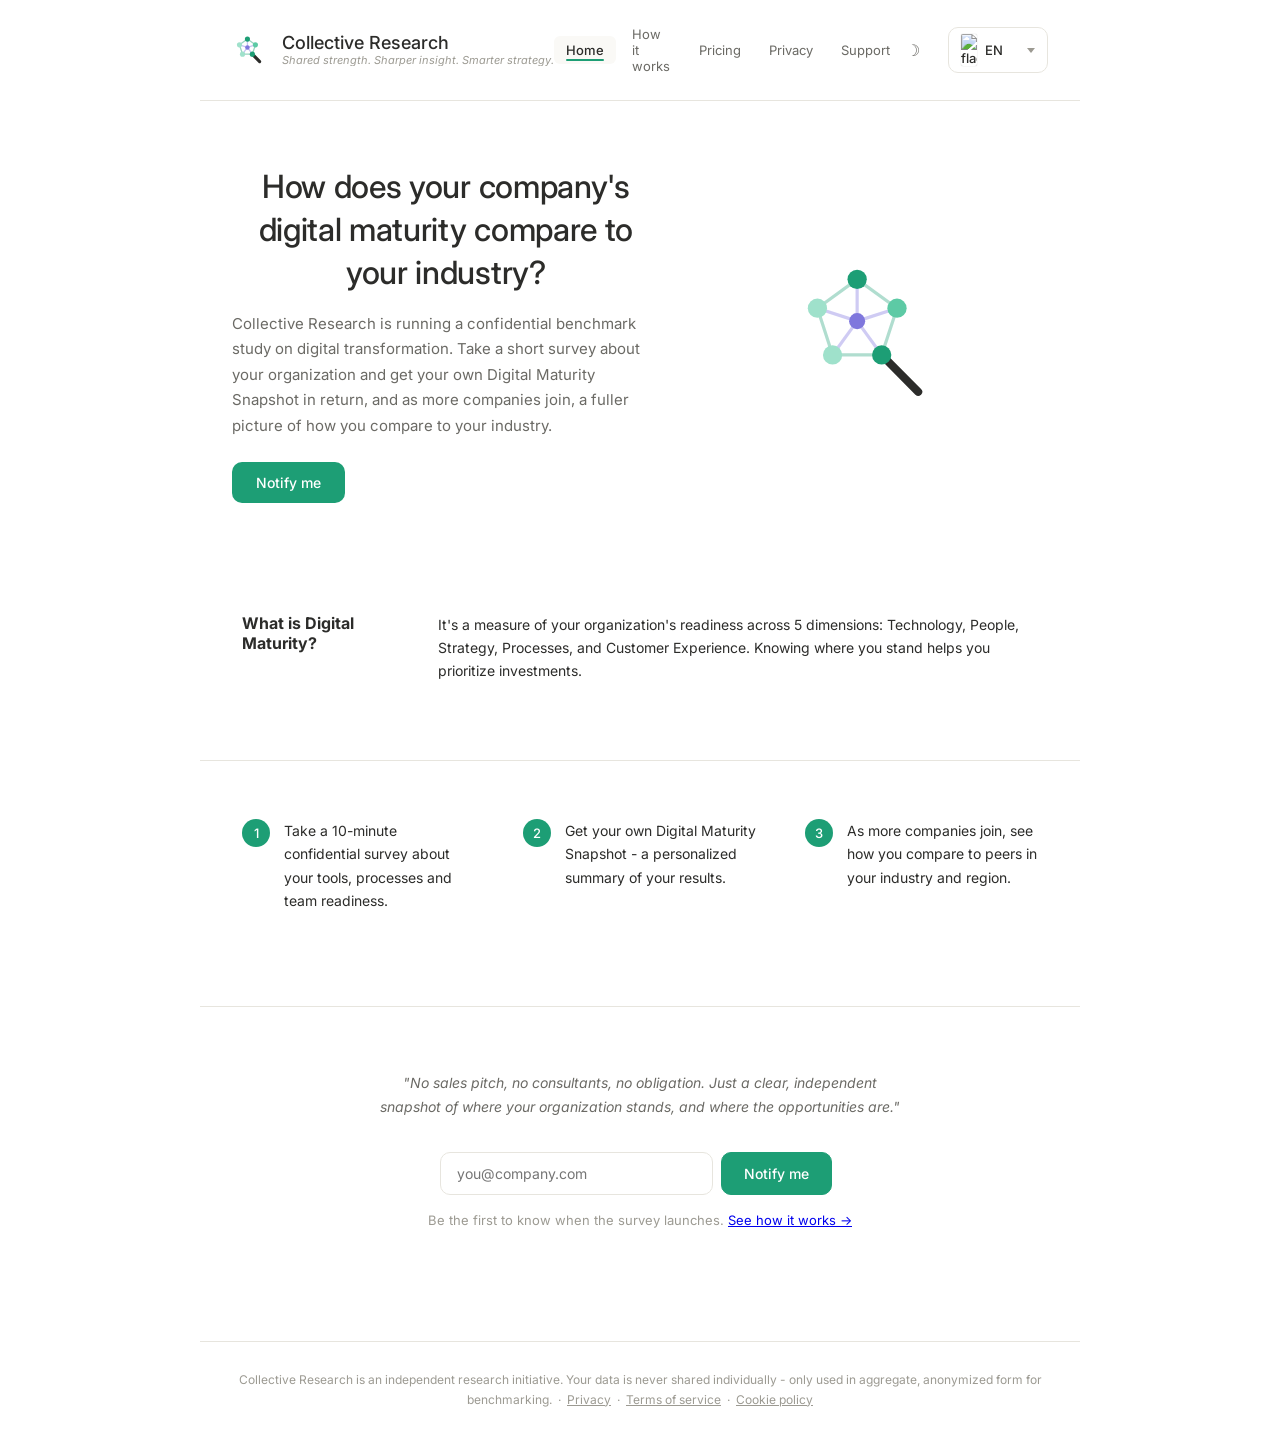
==== commit 675101a2: "fix(html): restore accidentally deleted layout sections and nav script in index.html" ====
--- a/index.html
+++ b/index.html
@@ -17,8 +17,6 @@
 <link href="https://fonts.googleapis.com/css2?family=Inter:wght@400;500&display=swap" rel="stylesheet">
 
   <meta property="og:image" content="https://collectiveresearch.net/assets/img/og-image.svg">
-</head>
-<body>
 </head>
 <body>
 <a class="skip-link" href="#main-content">Skip to main content</a>
@@ -103,7 +101,24 @@
                 <input type="checkbox" required name="consent_modal" style="flex-shrink: 0; margin-top: 2px; accent-color: var(--teal); width: auto;">
                 <span data-i18n="nav.form.consentModal">I consent to CollectiveResearch processing my data to send relevant updates in accordance with the <a href="privacy.html" style="color:var(--teal)">Privacy Policy</a>.</span>
               </label>
+              </div>
+            <div class="modal-actions">
+              <button type="button" class="secondary" id="modal-cancel" data-i18n="modal.cancelButton">Cancel</button>
+              <button type="submit" class="primary" data-i18n="modal.submitButton">Join the list</button>
             </div>
+          </form>
+        </div>
+        <div id="modal-success-view" class="modal-success" style="display:none;">
+          <div class="check" aria-hidden="true">&#10003;</div>
+          <h2 data-i18n="modal.successTitle">You're on the list</h2>
+          <p class="modal-sub" data-i18n="modal.successText">Thanks, we'll email you as soon as the survey launches.</p>
+            <div class="modal-actions"><button type="button" class="primary" id="modal-close" data-i18n="modal.doneButton">Done</button></div>
+        </div>
+      </div>
+    </div>
+  </main>
+</div>
+<script src="assets/js/nav.js" defer></script>
 <script>
   var ctaForm = document.getElementById('notify-form');
   var overlay = document.getElementById('modal-overlay');
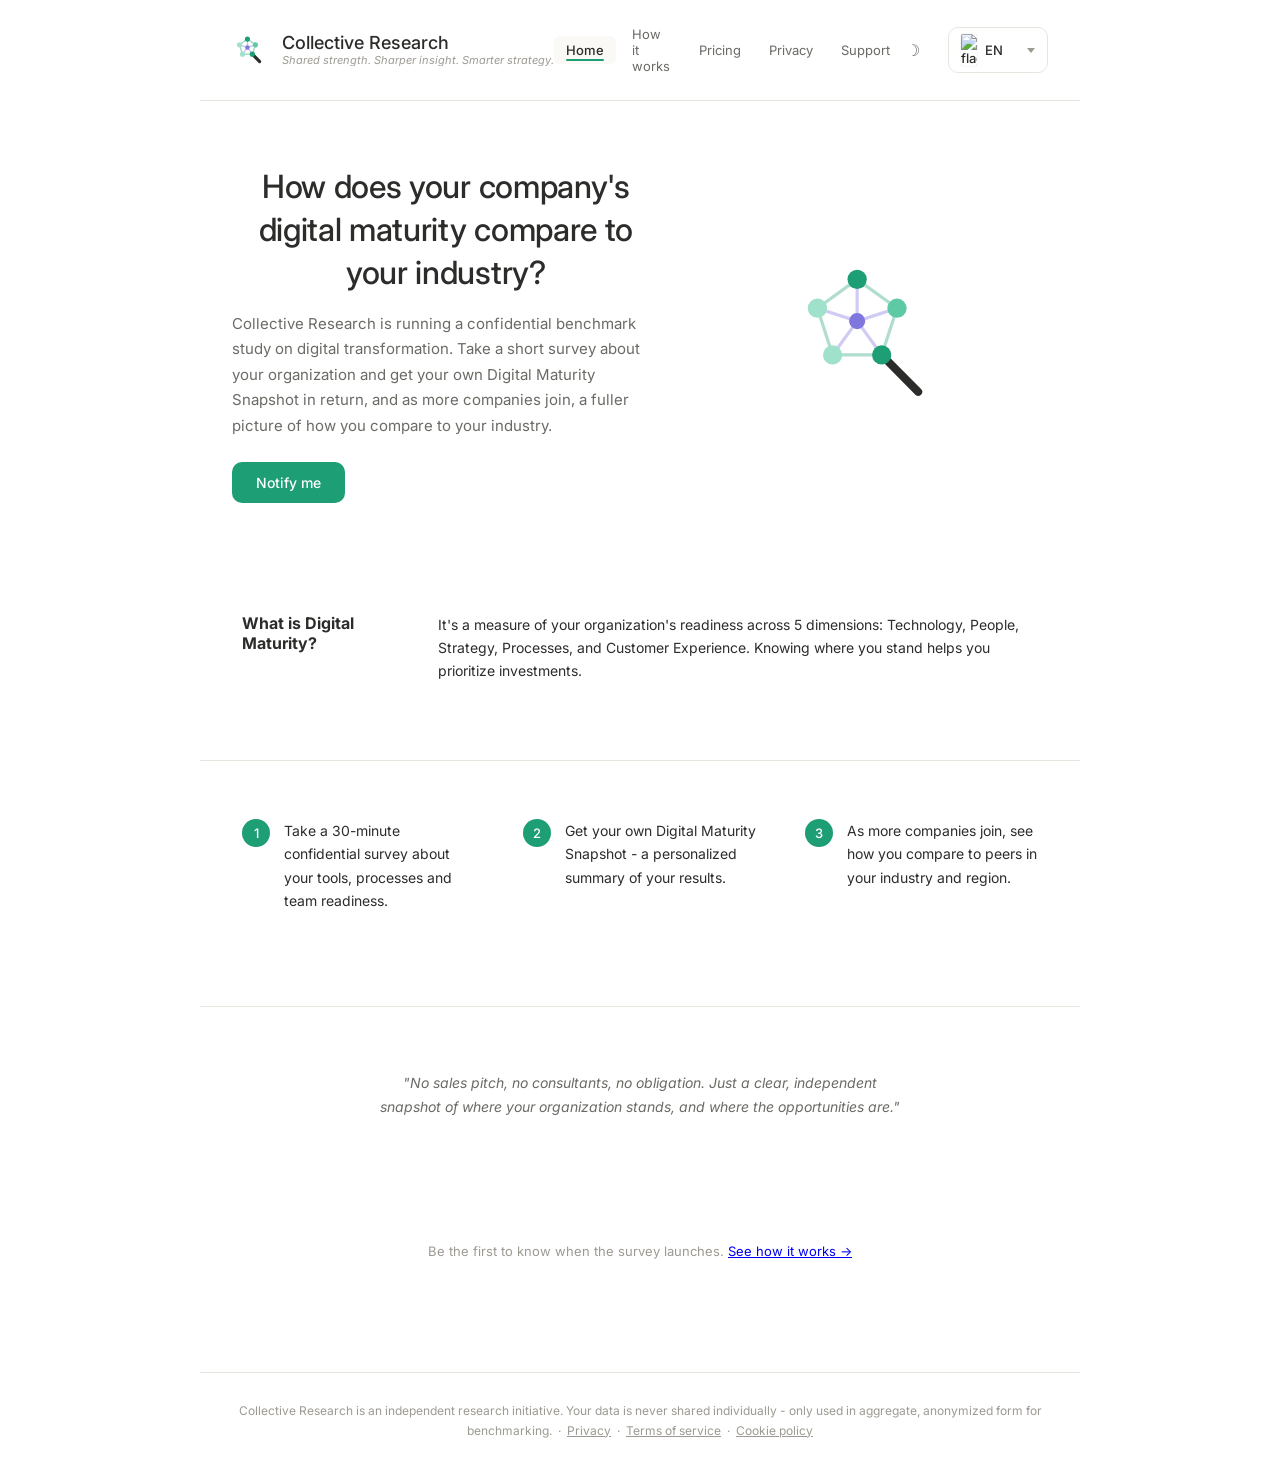
==== commit ef080549: "Update survey duration to 30 mins, fix email domains, and add Spanish (es) language support" ====
--- a/index.html
+++ b/index.html
@@ -4,7 +4,7 @@
 <meta charset="UTF-8">
 <meta name="viewport" content="width=device-width, initial-scale=1.0">
 <title>Collective Research — How does your company's digital maturity compare?</title>
-<meta name="description" content="Collective Research is running a confidential benchmark study on digital transformation. Take a 10-minute survey and get a free, personalized Digital Maturity Snapshot in return.">
+<meta name="description" content="Collective Research is running a confidential benchmark study on digital transformation. Take a 30-minute survey and get a free, personalized Digital Maturity Snapshot in return.">
 <meta property="og:title" content="How does your company's digital maturity compare to your industry?">
 <meta property="og:description" content="Take a short confidential survey and get a free Digital Maturity Snapshot. See how your organization compares to peers in your sector.">
 <meta property="og:type" content="website">
@@ -54,7 +54,7 @@
       </div>
     </section>
     <section class="steps" aria-label="How it works">
-      <div class="step fade" style="animation-delay:0.5s;"><div class="step-num" aria-hidden="true">1</div><p data-i18n="homepage.step1Desc">Take a 10-minute confidential survey about your tools, processes and team readiness.</p></div>
+      <div class="step fade" style="animation-delay:0.5s;"><div class="step-num" aria-hidden="true">1</div><p data-i18n="homepage.step1Desc">Take a 30-minute confidential survey about your tools, processes and team readiness.</p></div>
       <div class="step fade" style="animation-delay:0.6s;"><div class="step-num" aria-hidden="true">2</div><p data-i18n="homepage.step2Desc">Get your own Digital Maturity Snapshot, a personalized summary of your results.</p></div>
       <div class="step fade" style="animation-delay:0.7s;"><div class="step-num" aria-hidden="true">3</div><p data-i18n="homepage.step3Desc">As more companies join, see how you compare to peers in your industry and region.</p></div>
     </section>
@@ -71,7 +71,7 @@
               <div class="field" style="margin-top: 16px; text-align: left;">
           <label style="display: flex; align-items: center; gap: 8px; font-size: 12px; color: var(--gray-text); cursor: pointer; white-space: normal;">
             <input type="checkbox" required name="consent" style="flex-shrink: 0; margin: 0; accent-color: var(--teal); width: auto;">
-            <span data-i18n="form.consent">I agree to the <a href="privacy.html" style="color:var(--teal)">Privacy Policy</a> and <a href="terms.html" style="color:var(--teal)">Terms of Service</a>.</span>
+            <span data-i18n="nav.form.consent">I agree to the <a href="privacy.html" style="color:var(--teal)">Privacy Policy</a> and <a href="terms.html" style="color:var(--teal)">Terms of Service</a>.</span>
           </label>
         </div>
       </form>
--- a/assets/css/styles.css
+++ b/assets/css/styles.css
@@ -1,10 +1,10 @@
-/* ���������������������������������������������������������������������������������������������������������������������������������������������
-   Collective Research ��� Shared Stylesheet
+/* 则稍蛏则稍蛏则稍蛏则稍蛏则稍蛏则稍蛏则稍蛏则稍蛏则稍蛏则稍蛏则稍蛏则稍蛏则稍蛏则稍蛏则稍蛏则稍蛏则稍蛏则稍蛏则稍蛏则稍蛏则稍蛏则稍蛏则稍蛏则�
+   Collective Research 郧� Shared Stylesheet
    All pages link to this file.
    Page-specific styles stay in each HTML file.
-   ��������������������������������������������������������������������������������������������������������������������������������������������� */
-
-/* ������ Variables ��������������������������������������������������������������������������������������������� */
+   则稍蛏则稍蛏则稍蛏则稍蛏则稍蛏则稍蛏则稍蛏则稍蛏则稍蛏则稍蛏则稍蛏则稍蛏则稍蛏则稍蛏则稍蛏则稍蛏则稍蛏则稍蛏则稍蛏则稍蛏则稍蛏则稍蛏则稍蛏则� */
+
+/* 增窃銮 Variables 增窃銮增窃銮增窃銮增窃銮增窃銮增窃銮增窃銮增窃銮增窃銮增窃銮增窃銮增窃銮增窃銮增窃銮增窃銮增� */
 :root {
   --teal:         #1D9E75;
   --teal-light-1: #5DCAA5;
@@ -22,7 +22,7 @@
   --text-width:   680px;
 }
 
-/* ������ Reset & Base ��������������������������������������������������������������������������������������� */
+/* 增窃銮 Reset & Base 增窃銮增窃銮增窃銮增窃銮增窃銮增窃銮增窃銮增窃銮增窃銮增窃銮增窃銮增窃銮增窃銮增窃銮增� */
 *, *::before, *::after { box-sizing: border-box; }
 
 body {
@@ -33,13 +33,13 @@
   -webkit-font-smoothing: antialiased;
 }
 
-/* ������ Page wrapper ��������������������������������������������������������������������������������������� */
+/* 增窃銮 Page wrapper 增窃銮增窃銮增窃銮增窃銮增窃銮增窃銮增窃銮增窃銮增窃銮增窃銮增窃銮增窃銮增窃銮增窃銮增� */
 .page {
   max-width: var(--page-width);
   margin: 0 auto;
 }
 
-/* ������ Skip link ������������������������������������������������������������������������������������������������ */
+/* 增窃銮 Skip link 增窃銮增窃銮增窃銮增窃銮增窃銮增窃銮增窃銮增窃銮增窃銮增窃銮增窃銮增窃銮增窃銮增窃銮增窃銮增窃銮 */
 .skip-link {
   position: absolute; top: -40px; left: 0;
   background: var(--teal); color: #fff;
@@ -50,7 +50,7 @@
 }
 .skip-link:focus { top: 0; }
 
-/* ������ Header / Nav ��������������������������������������������������������������������������������������� */
+/* 增窃銮 Header / Nav 增窃銮增窃銮增窃銮增窃銮增窃銮增窃銮增窃銮增窃銮增窃銮增窃銮增窃銮增窃銮增窃銮增窃銮增� */
 .site-header {
   position: sticky; top: 0; z-index: 100;
   background: #fff; border-bottom: 1px solid var(--border);
@@ -110,14 +110,14 @@
   height: 2px; background: var(--teal); border-radius: 1px;
 }
 
-/* ������ Footer ��������������������������������������������������������������������������������������������������������� */
+/* 增窃銮 Footer 增窃銮增窃銮增窃銮增窃銮增窃銮增窃銮增窃銮增窃銮增窃銮增窃銮增窃銮增窃銮增窃銮增窃銮增窃銮增窃銮增窃銮增� */
 .site-footer { border-top: 1px solid var(--border); }
 .footer-inner { padding: 28px 32px; text-align: center; }
 .footer-inner p { font-size: 12px; color: var(--gray-faint); line-height: 1.6; margin: 0; }
 .footer-inner a { color: var(--gray-faint); }
 .footer-inner a:hover { color: var(--gray-text); }
 
-/* ������ Mobile ��������������������������������������������������������������������������������������������������������� */
+/* 增窃銮 Mobile 增窃銮增窃銮增窃銮增窃銮增窃銮增窃銮增窃銮增窃銮增窃銮增窃銮增窃銮增窃銮增窃銮增窃銮增窃銮增窃銮增窃銮增� */
 @media (max-width: 640px) {
   .cards { grid-template-columns: 1fr; }
   .steps, .tiers { grid-template-columns: 1fr; }
@@ -127,7 +127,7 @@
 }
 
 
-/* ������ Language Switcher ��������������������������������������������������������������������� */
+/* 增窃銮 Language Switcher 增窃銮增窃銮增窃銮增窃銮增窃銮增窃銮增窃銮增窃銮增窃銮增窃銮增窃銮增� */
 
 
 @media (max-width: 640px) {
@@ -180,8 +180,9 @@
   .step p { font-size: 14px; line-height: 1.65; margin: 0; color: var(--charcoal); }
   .cta-section { padding: 64px 32px; text-align: center; border-top: 1px solid var(--border); }
   blockquote { font-style: italic; font-size: 17px; color: var(--gray-text); max-width: 520px; margin: 0 auto 32px; line-height: 1.75; border: none; padding: 0; }
-  .cta-form { display: flex; gap: 8px; max-width: 400px; margin: 0 auto; position: relative; }
-  .cta-form label { position: absolute; width: 1px; height: 1px; padding: 0; margin: -1px; overflow: hidden; clip: rect(0,0,0,0); white-space: nowrap; border: 0; }
+  .cta-form { display: flex; flex-wrap: wrap; gap: 8px; max-width: 400px; margin: 0 auto; position: relative; }
+  .cta-form .field { flex-basis: 100%; margin-top: 8px !important; }
+  .cta-form > label { position: absolute; width: 1px; height: 1px; padding: 0; margin: -1px; overflow: hidden; clip: rect(0,0,0,0); white-space: nowrap; border: 0; }
   .cta-form input { flex: 1; font-family: inherit; font-size: 14px; padding: 12px 16px; border: 1px solid var(--border); border-radius: var(--radius); transition: border-color .2s ease, box-shadow .2s ease; }
   .cta-form input:focus { outline: none; border-color: var(--teal); box-shadow: 0 0 0 3px rgba(29,158,117,0.12); }
   .cta-form button { font-family: inherit; font-size: 14px; font-weight: 500; padding: 12px 22px; background: var(--teal); color: #fff; border: 1px solid var(--teal); border-radius: var(--radius); cursor: pointer; white-space: nowrap; transition: transform .15s ease, box-shadow .15s ease, background .15s ease; }
@@ -233,7 +234,7 @@
   .content { padding: 56px 32px; }
   h1 { font-size: 30px; font-weight: 500; margin: 0 0 12px; text-align: center; }
   .lede { font-size: 15px; color: var(--gray-text); line-height: 1.7; max-width: 600px; margin: 0 auto 48px; text-align: center; }
-  .tiers { display: grid; grid-template-columns: repeat(4, 1fr); gap: 12px; margin-bottom: 48px; }
+  .tiers { display: grid; grid-template-columns: repeat(2, 1fr); gap: 12px; margin-bottom: 48px; }
   .tier { border: 1px solid var(--border); border-radius: var(--radius); padding: 24px; display: flex; flex-direction: column; }
   .tier.featured { border-color: var(--teal); box-shadow: 0 6px 24px rgba(29,158,117,0.08); }
   .tier-name { font-size: 13px; font-weight: 500; color: var(--teal); text-transform: uppercase; letter-spacing: 0.04em; margin: 0 0 8px; }
@@ -322,7 +323,7 @@
 
 
 
-/* �� Audit Fixes & A11y ������������������� */
+/* 行 Audit Fixes & A11y 行行行行行行行行行� */
 *:focus-visible { outline: 3px solid rgba(29, 158, 117, 0.3); outline-offset: 2px; }
 
 form.submitted input:invalid, form.submitted textarea:invalid {
@@ -347,7 +348,7 @@
   .steps, .tiers { grid-template-columns: 1fr; }
 }
 
-/* �� Premium UI: Dark Mode & Glassmorphism �� */
+/* 行 Premium UI: Dark Mode & Glassmorphism 行 */
 body {
   transition: background-color 0.4s ease, color 0.4s ease;
 }
@@ -562,7 +563,7 @@
 
 
 
-/* �� Language Switcher Dropdown ����������������������� */
+/* Ζ Language Switcher Dropdown ΖΖΖΖΖΖΖΖΖΖΖ� */
 .language-switcher {
   position: relative;
   margin-left: 12px;
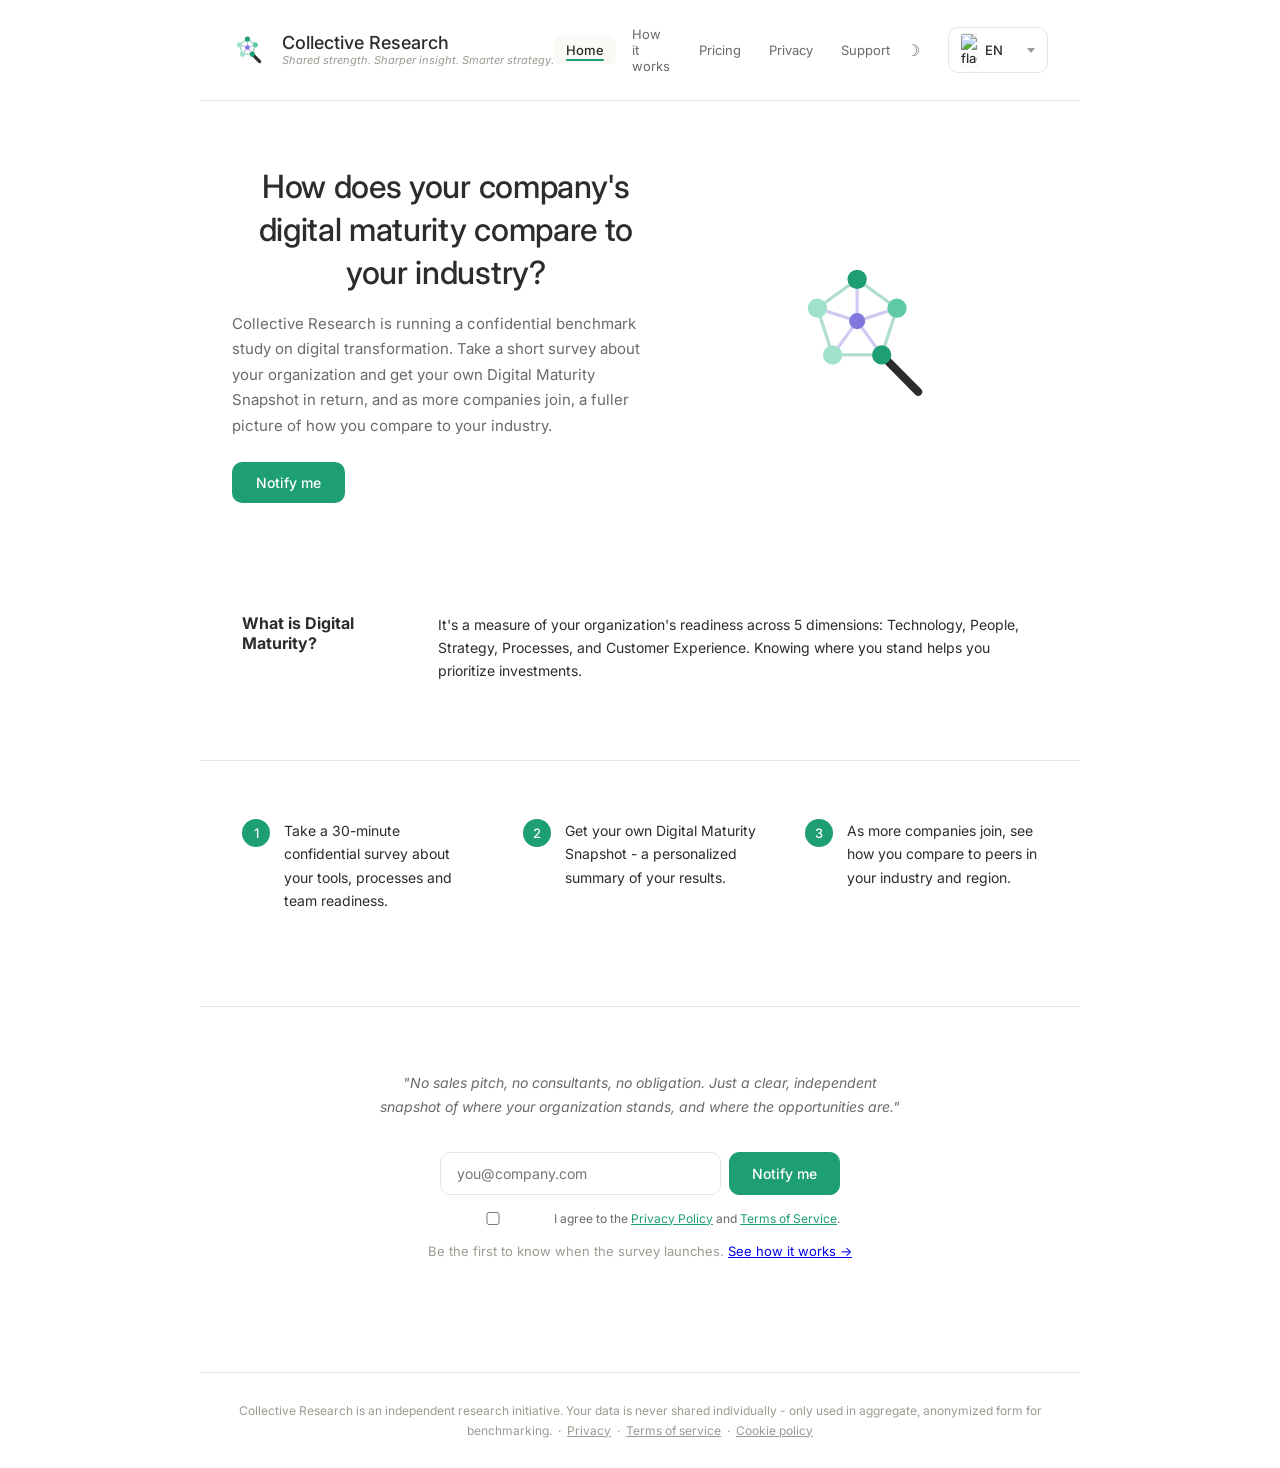
==== commit f801d483: "Add cache busting ?v=2 to ensure nav.js and i18n.js update for clients" ====
--- a/index.html
+++ b/index.html
@@ -118,7 +118,7 @@
     </div>
   </main>
 </div>
-<script src="assets/js/nav.js" defer></script>
+<script src="assets/js/nav.js?v=2" defer></script>
 <script>
   var ctaForm = document.getElementById('notify-form');
   var overlay = document.getElementById('modal-overlay');
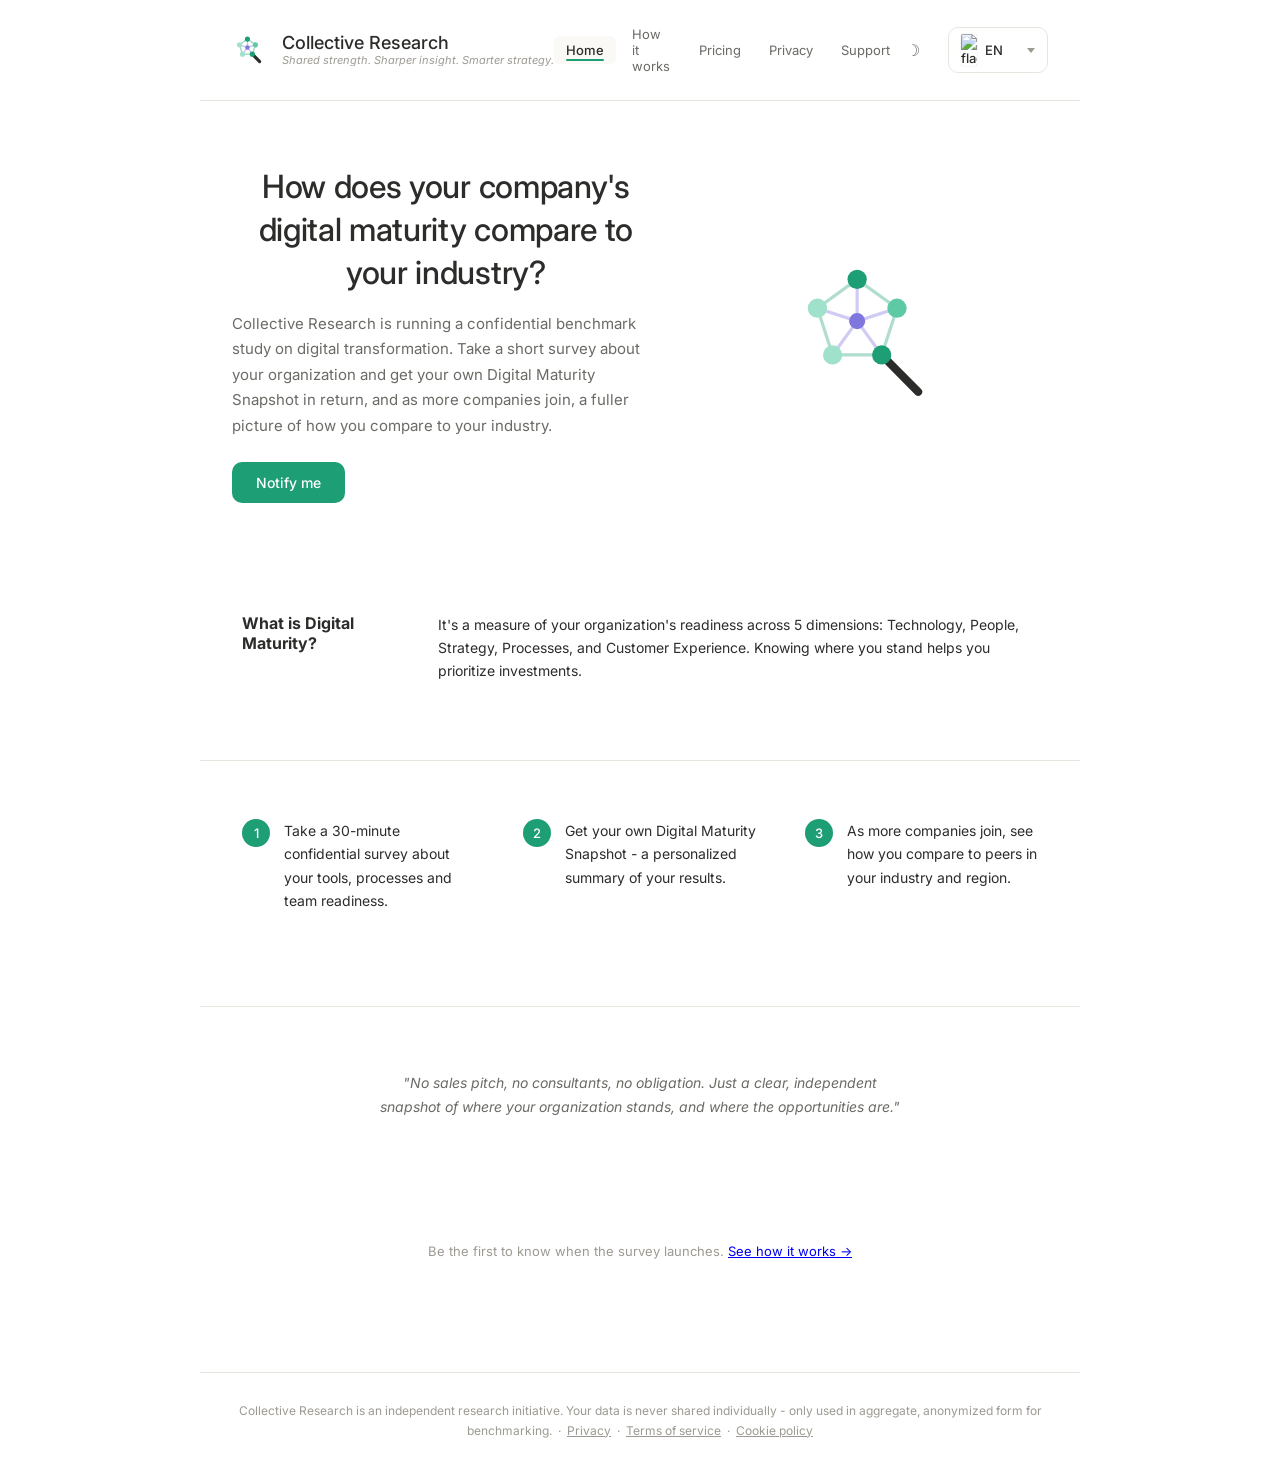
==== commit 8eed0c42: "Fix incorrect outreach email domains in JSON and HTML translations" ====
--- a/index.html
+++ b/index.html
@@ -118,7 +118,7 @@
     </div>
   </main>
 </div>
-<script src="assets/js/nav.js?v=2" defer></script>
+<script src="assets/js/nav.js?v=3" defer></script>
 <script>
   var ctaForm = document.getElementById('notify-form');
   var overlay = document.getElementById('modal-overlay');
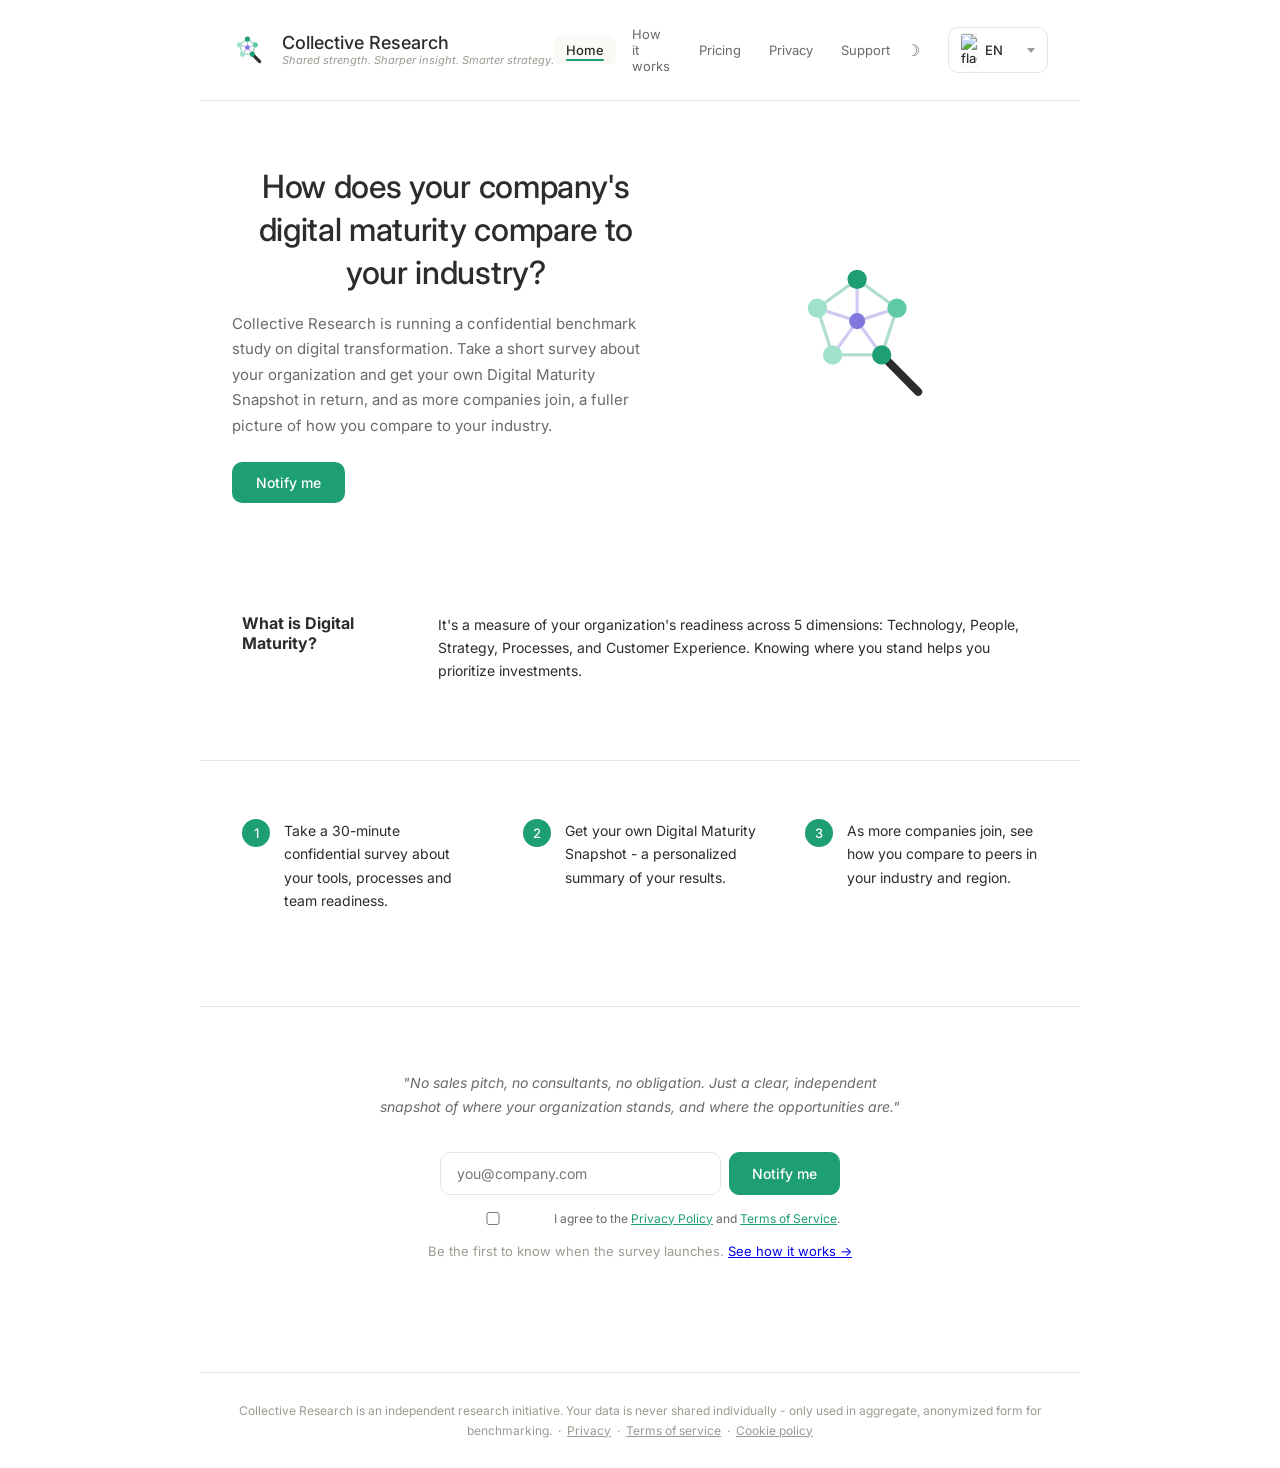
==== commit 49469b4e: "feat: Add Google Analytics 4 tracking snippet to all HTML files" ====
--- a/index.html
+++ b/index.html
@@ -17,6 +17,15 @@
 <link href="https://fonts.googleapis.com/css2?family=Inter:wght@400;500&display=swap" rel="stylesheet">
 
   <meta property="og:image" content="https://collectiveresearch.net/assets/img/og-image.svg">
+<!-- Google tag (gtag.js) -->
+<script async src="https://www.googletagmanager.com/gtag/js?id=G-B1EGSNQBL9"></script>
+<script>
+  window.dataLayer = window.dataLayer || [];
+  function gtag(){dataLayer.push(arguments);}
+  gtag('js', new Date());
+
+  gtag('config', 'G-B1EGSNQBL9');
+</script>
 </head>
 <body>
 <a class="skip-link" href="#main-content">Skip to main content</a>
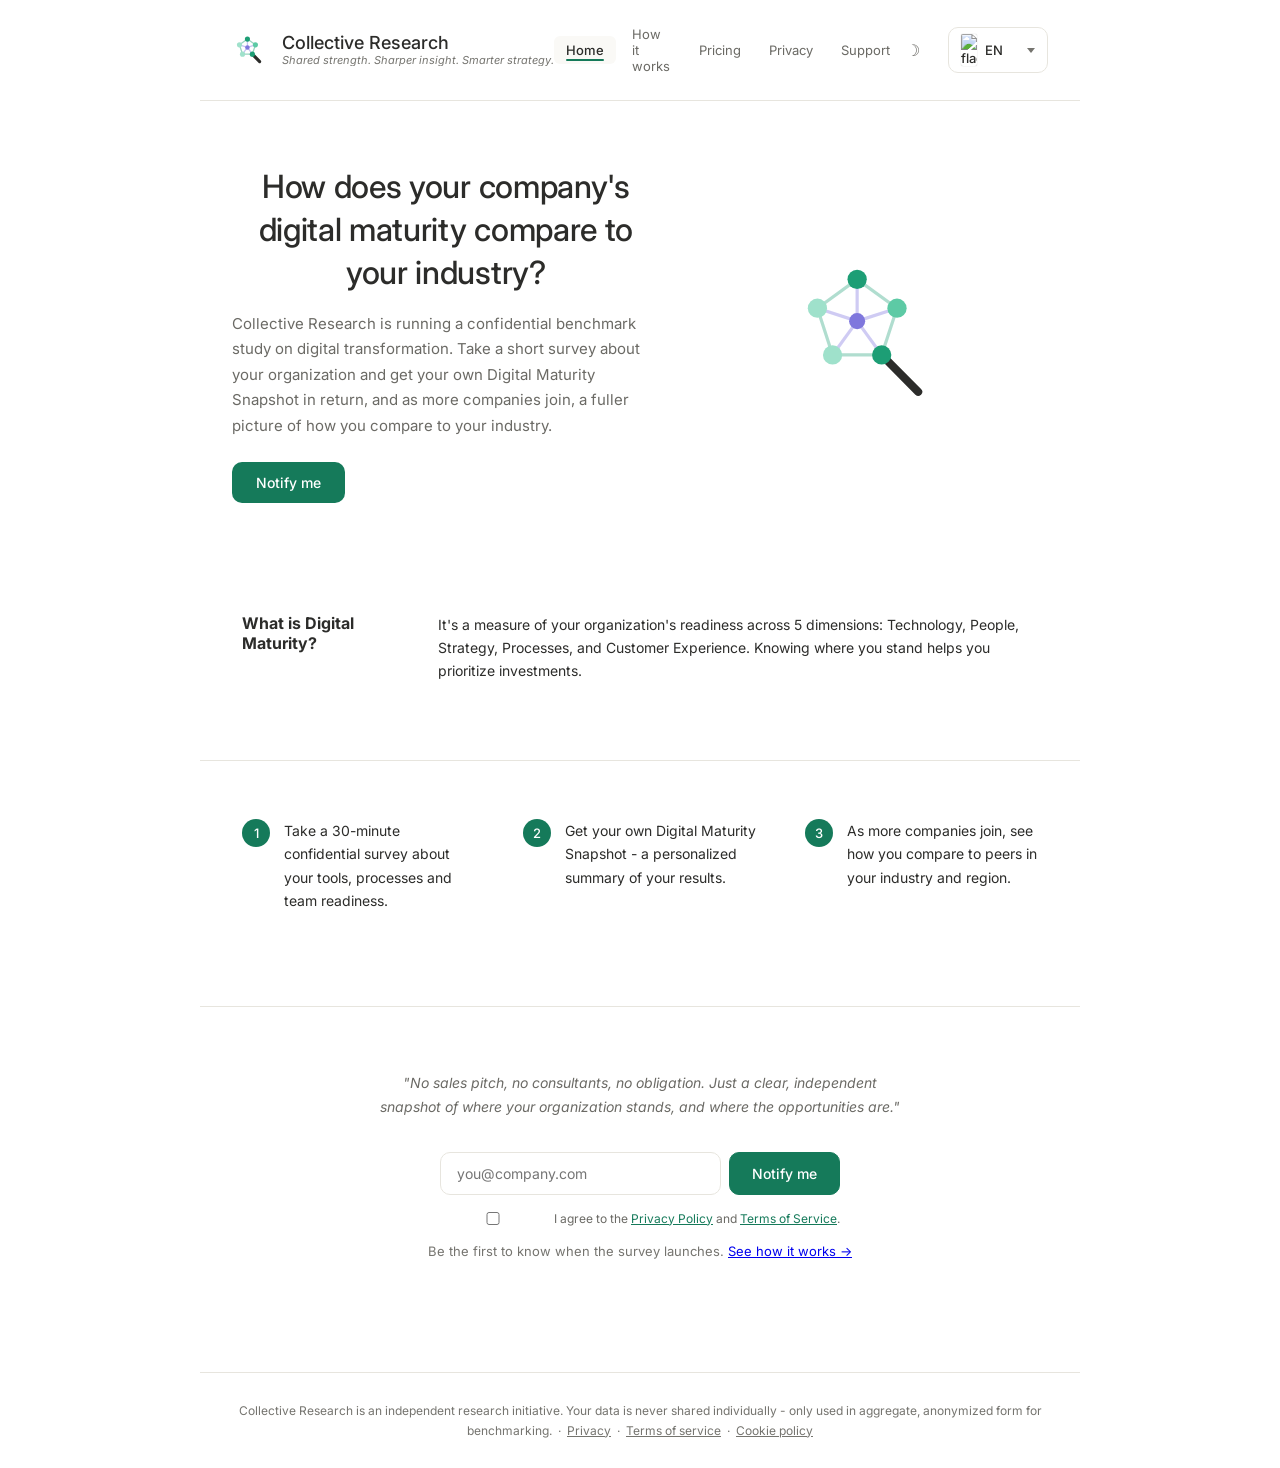
==== commit 95b13929: "feat: complete audit fixes (SEO, a11y, legal templates, responsiveness)" ====
--- a/index.html
+++ b/index.html
@@ -1,9 +1,9 @@
-<!DOCTYPE html>
+﻿<!DOCTYPE html>
 <html lang="en">
 <head>
 <meta charset="UTF-8">
 <meta name="viewport" content="width=device-width, initial-scale=1.0">
-<title>Collective Research — How does your company's digital maturity compare?</title>
+<title>Collective Research â€” How does your company's digital maturity compare?</title>
 <meta name="description" content="Collective Research is running a confidential benchmark study on digital transformation. Take a 30-minute survey and get a free, personalized Digital Maturity Snapshot in return.">
 <meta property="og:title" content="How does your company's digital maturity compare to your industry?">
 <meta property="og:description" content="Take a short confidential survey and get a free Digital Maturity Snapshot. See how your organization compares to peers in your sector.">
@@ -25,6 +25,20 @@
   gtag('js', new Date());
 
   gtag('config', 'G-B1EGSNQBL9');
+</script>
+<script type="application/ld+json">
+{
+  "@context": "https://schema.org",
+  "@type": "Organization",
+  "name": "Collective Research",
+  "url": "https://collectiveresearch.net/",
+  "logo": "https://collectiveresearch.net/assets/img/og-image.svg",
+  "contactPoint": {
+    "@type": "ContactPoint",
+    "email": "hello@collectiveresearch.net",
+    "contactType": "customer support"
+  }
+}
 </script>
 </head>
 <body>
@@ -134,13 +148,13 @@
   var formView = document.getElementById('modal-form-view');
   var successView = document.getElementById('modal-success-view');
   var detailsForm = document.getElementById('details-form');
-  function openModal() { overlay.classList.add('open'); overlay.setAttribute('aria-hidden','false'); document.body.style.overflow='hidden'; }
-  function closeModal() { overlay.classList.remove('open'); overlay.setAttribute('aria-hidden','true'); document.body.style.overflow=''; }
+  function openModal() { overlay.classList.add('open'); overlay.setAttribute('aria-hidden','false'); document.body.style.overflow='hidden'; document.querySelector('.page-wrapper').inert = true; document.getElementById('org-name').focus(); }
+  function closeModal() { overlay.classList.remove('open'); overlay.setAttribute('aria-hidden','true'); document.body.style.overflow=''; document.querySelector('.page-wrapper').inert = false; }
   ctaForm.addEventListener('submit', function(e) { e.preventDefault(); openModal(); });
   document.getElementById('modal-cancel').addEventListener('click', closeModal);
   overlay.addEventListener('click', function(e) { if(e.target===overlay) closeModal(); });
   document.addEventListener('keydown', function(e) { if(e.key==='Escape' && overlay.classList.contains('open')) closeModal(); });
-  detailsForm.addEventListener('submit', function(e) { e.preventDefault(); formView.style.display='none'; successView.style.display='block'; });
+  detailsForm.addEventListener('submit', function(e) { if(!detailsForm.checkValidity()){ e.preventDefault(); detailsForm.classList.add('submitted'); detailsForm.querySelectorAll(':invalid').forEach(el => el.setAttribute('aria-invalid', 'true')); return; } e.preventDefault(); formView.style.display='none'; successView.style.display='block'; document.getElementById('modal-close').focus(); });
   document.getElementById('modal-close').addEventListener('click', closeModal);
 </script>
 </body>
@@ -150,3 +164,4 @@
 
 
 
+
--- a/assets/css/styles.css
+++ b/assets/css/styles.css
@@ -1,19 +1,19 @@
-/* 则稍蛏则稍蛏则稍蛏则稍蛏则稍蛏则稍蛏则稍蛏则稍蛏则稍蛏则稍蛏则稍蛏则稍蛏则稍蛏则稍蛏则稍蛏则稍蛏则稍蛏则稍蛏则稍蛏则稍蛏则稍蛏则稍蛏则稍蛏则�
-   Collective Research 郧� Shared Stylesheet
+﻿/* åˆ™ç¨è›åˆ™ç¨è›åˆ™ç¨è›åˆ™ç¨è›åˆ™ç¨è›åˆ™ç¨è›åˆ™ç¨è›åˆ™ç¨è›åˆ™ç¨è›åˆ™ç¨è›åˆ™ç¨è›åˆ™ç¨è›åˆ™ç¨è›åˆ™ç¨è›åˆ™ç¨è›åˆ™ç¨è›åˆ™ç¨è›åˆ™ç¨è›åˆ™ç¨è›åˆ™ç¨è›åˆ™ç¨è›åˆ™ç¨è›åˆ™ç¨è›åˆ™ï¿½
+   Collective Research éƒ§ï¿½ Shared Stylesheet
    All pages link to this file.
    Page-specific styles stay in each HTML file.
-   则稍蛏则稍蛏则稍蛏则稍蛏则稍蛏则稍蛏则稍蛏则稍蛏则稍蛏则稍蛏则稍蛏则稍蛏则稍蛏则稍蛏则稍蛏则稍蛏则稍蛏则稍蛏则稍蛏则稍蛏则稍蛏则稍蛏则稍蛏则� */
-
-/* 增窃銮 Variables 增窃銮增窃銮增窃銮增窃銮增窃銮增窃銮增窃銮增窃銮增窃銮增窃銮增窃銮增窃銮增窃銮增窃銮增窃銮增� */
+   åˆ™ç¨è›åˆ™ç¨è›åˆ™ç¨è›åˆ™ç¨è›åˆ™ç¨è›åˆ™ç¨è›åˆ™ç¨è›åˆ™ç¨è›åˆ™ç¨è›åˆ™ç¨è›åˆ™ç¨è›åˆ™ç¨è›åˆ™ç¨è›åˆ™ç¨è›åˆ™ç¨è›åˆ™ç¨è›åˆ™ç¨è›åˆ™ç¨è›åˆ™ç¨è›åˆ™ç¨è›åˆ™ç¨è›åˆ™ç¨è›åˆ™ç¨è›åˆ™ï¿½ */
+
+/* å¢çªƒéŠ® Variables å¢çªƒéŠ®å¢çªƒéŠ®å¢çªƒéŠ®å¢çªƒéŠ®å¢çªƒéŠ®å¢çªƒéŠ®å¢çªƒéŠ®å¢çªƒéŠ®å¢çªƒéŠ®å¢çªƒéŠ®å¢çªƒéŠ®å¢çªƒéŠ®å¢çªƒéŠ®å¢çªƒéŠ®å¢çªƒéŠ®å¢ï¿½ */
 :root {
-  --teal:         #1D9E75;
+  --teal:         #157a5a;
   --teal-light-1: #5DCAA5;
   --teal-light-2: #9FE1CB;
   --purple:       #7F77DD;
   --purple-light: #AFA9EC;
   --charcoal:     #2C2C2A;
   --gray-text:    #6B6A65;
-  --gray-faint:   #9C9A92;
+  --gray-faint:   #75746f;
   --border:       #E7E5DE;
   --bg-soft:      #FAF9F6;
   --bg-track:     #F1EFE8;
@@ -22,7 +22,7 @@
   --text-width:   680px;
 }
 
-/* 增窃銮 Reset & Base 增窃銮增窃銮增窃銮增窃銮增窃銮增窃銮增窃銮增窃銮增窃銮增窃銮增窃銮增窃銮增窃銮增窃銮增� */
+/* å¢çªƒéŠ® Reset & Base å¢çªƒéŠ®å¢çªƒéŠ®å¢çªƒéŠ®å¢çªƒéŠ®å¢çªƒéŠ®å¢çªƒéŠ®å¢çªƒéŠ®å¢çªƒéŠ®å¢çªƒéŠ®å¢çªƒéŠ®å¢çªƒéŠ®å¢çªƒéŠ®å¢çªƒéŠ®å¢çªƒéŠ®å¢ï¿½ */
 *, *::before, *::after { box-sizing: border-box; }
 
 body {
@@ -33,13 +33,13 @@
   -webkit-font-smoothing: antialiased;
 }
 
-/* 增窃銮 Page wrapper 增窃銮增窃銮增窃銮增窃銮增窃銮增窃銮增窃銮增窃銮增窃銮增窃銮增窃銮增窃銮增窃銮增窃銮增� */
+/* å¢çªƒéŠ® Page wrapper å¢çªƒéŠ®å¢çªƒéŠ®å¢çªƒéŠ®å¢çªƒéŠ®å¢çªƒéŠ®å¢çªƒéŠ®å¢çªƒéŠ®å¢çªƒéŠ®å¢çªƒéŠ®å¢çªƒéŠ®å¢çªƒéŠ®å¢çªƒéŠ®å¢çªƒéŠ®å¢çªƒéŠ®å¢ï¿½ */
 .page {
   max-width: var(--page-width);
   margin: 0 auto;
 }
 
-/* 增窃銮 Skip link 增窃銮增窃銮增窃銮增窃銮增窃銮增窃銮增窃銮增窃銮增窃銮增窃銮增窃銮增窃銮增窃銮增窃銮增窃銮增窃銮 */
+/* å¢çªƒéŠ® Skip link å¢çªƒéŠ®å¢çªƒéŠ®å¢çªƒéŠ®å¢çªƒéŠ®å¢çªƒéŠ®å¢çªƒéŠ®å¢çªƒéŠ®å¢çªƒéŠ®å¢çªƒéŠ®å¢çªƒéŠ®å¢çªƒéŠ®å¢çªƒéŠ®å¢çªƒéŠ®å¢çªƒéŠ®å¢çªƒéŠ®å¢çªƒéŠ® */
 .skip-link {
   position: absolute; top: -40px; left: 0;
   background: var(--teal); color: #fff;
@@ -50,7 +50,7 @@
 }
 .skip-link:focus { top: 0; }
 
-/* 增窃銮 Header / Nav 增窃銮增窃銮增窃銮增窃銮增窃銮增窃銮增窃銮增窃銮增窃銮增窃銮增窃銮增窃銮增窃銮增窃銮增� */
+/* å¢çªƒéŠ® Header / Nav å¢çªƒéŠ®å¢çªƒéŠ®å¢çªƒéŠ®å¢çªƒéŠ®å¢çªƒéŠ®å¢çªƒéŠ®å¢çªƒéŠ®å¢çªƒéŠ®å¢çªƒéŠ®å¢çªƒéŠ®å¢çªƒéŠ®å¢çªƒéŠ®å¢çªƒéŠ®å¢çªƒéŠ®å¢ï¿½ */
 .site-header {
   position: sticky; top: 0; z-index: 100;
   background: #fff; border-bottom: 1px solid var(--border);
@@ -110,15 +110,16 @@
   height: 2px; background: var(--teal); border-radius: 1px;
 }
 
-/* 增窃銮 Footer 增窃銮增窃銮增窃銮增窃銮增窃銮增窃銮增窃銮增窃銮增窃銮增窃銮增窃銮增窃銮增窃銮增窃銮增窃銮增窃銮增窃銮增� */
+/* å¢çªƒéŠ® Footer å¢çªƒéŠ®å¢çªƒéŠ®å¢çªƒéŠ®å¢çªƒéŠ®å¢çªƒéŠ®å¢çªƒéŠ®å¢çªƒéŠ®å¢çªƒéŠ®å¢çªƒéŠ®å¢çªƒéŠ®å¢çªƒéŠ®å¢çªƒéŠ®å¢çªƒéŠ®å¢çªƒéŠ®å¢çªƒéŠ®å¢çªƒéŠ®å¢çªƒéŠ®å¢ï¿½ */
 .site-footer { border-top: 1px solid var(--border); }
 .footer-inner { padding: 28px 32px; text-align: center; }
 .footer-inner p { font-size: 12px; color: var(--gray-faint); line-height: 1.6; margin: 0; }
 .footer-inner a { color: var(--gray-faint); }
 .footer-inner a:hover { color: var(--gray-text); }
 
-/* 增窃銮 Mobile 增窃銮增窃銮增窃銮增窃銮增窃銮增窃銮增窃銮增窃銮增窃銮增窃銮增窃銮增窃銮增窃銮增窃銮增窃銮增窃銮增窃銮增� */
+/* å¢çªƒéŠ® Mobile å¢çªƒéŠ®å¢çªƒéŠ®å¢çªƒéŠ®å¢çªƒéŠ®å¢çªƒéŠ®å¢çªƒéŠ®å¢çªƒéŠ®å¢çªƒéŠ®å¢çªƒéŠ®å¢çªƒéŠ®å¢çªƒéŠ®å¢çªƒéŠ®å¢çªƒéŠ®å¢çªƒéŠ®å¢çªƒéŠ®å¢çªƒéŠ®å¢çªƒéŠ®å¢ï¿½ */
 @media (max-width: 640px) {
+  nav.nav { flex-wrap: wrap; gap: 14px; justify-content: center; }
   .cards { grid-template-columns: 1fr; }
   .steps, .tiers { grid-template-columns: 1fr; }
   nav.nav, .footer-inner { padding-left: 20px; padding-right: 20px; }
@@ -127,10 +128,11 @@
 }
 
 
-/* 增窃銮 Language Switcher 增窃銮增窃銮增窃銮增窃銮增窃銮增窃銮增窃銮增窃銮增窃銮增窃銮增窃銮增� */
+/* å¢çªƒéŠ® Language Switcher å¢çªƒéŠ®å¢çªƒéŠ®å¢çªƒéŠ®å¢çªƒéŠ®å¢çªƒéŠ®å¢çªƒéŠ®å¢çªƒéŠ®å¢çªƒéŠ®å¢çªƒéŠ®å¢çªƒéŠ®å¢çªƒéŠ®å¢ï¿½ */
 
 
 @media (max-width: 640px) {
+  nav.nav { flex-wrap: wrap; gap: 14px; justify-content: center; }
   .cards { grid-template-columns: 1fr; }
   .steps, .tiers { grid-template-columns: 1fr; }
 }
@@ -159,6 +161,7 @@
   .back-link { display: inline-block; margin-top: 8px; font-size: 13px; color: var(--teal); text-decoration: none; font-weight: 500; }
   .back-link:hover { text-decoration: underline; }
   @media (max-width: 640px) {
+  nav.nav { flex-wrap: wrap; gap: 14px; justify-content: center; }
   .cards { grid-template-columns: 1fr; }
   .steps, .tiers { grid-template-columns: 1fr; } .content { padding-left: 20px; padding-right: 20px; } .cards { grid-template-columns: 1fr; } }
 
@@ -188,9 +191,9 @@
   .cta-form button { font-family: inherit; font-size: 14px; font-weight: 500; padding: 12px 22px; background: var(--teal); color: #fff; border: 1px solid var(--teal); border-radius: var(--radius); cursor: pointer; white-space: nowrap; transition: transform .15s ease, box-shadow .15s ease, background .15s ease; }
   .cta-form button:hover { transform: translateY(-1px); box-shadow: 0 6px 16px rgba(29,158,117,0.3); background: #178a64; }
   .cta-note { font-size: 13px; color: var(--gray-faint); margin-top: 14px; }
-  .modal-overlay { position: fixed; inset: 0; background: rgba(44,44,42,0.4); display: none; align-items: center; justify-content: center; padding: 20px; z-index: 200; }
+  .modal-overlay { position: fixed; inset: 0; background: rgba(44,44,42,0.4); display: none; align-items: flex-start; justify-content: center; padding: 20px; overflow-y: auto; z-index: 200; }
   .modal-overlay.open { display: flex; }
-  .modal { background: #fff; border-radius: var(--radius); max-width: 420px; width: 100%; padding: 32px; box-shadow: 0 20px 60px rgba(0,0,0,0.15); animation: fadeInUp 0.3s ease-out; }
+  .modal { margin: auto; background: #fff; border-radius: var(--radius); max-width: 420px; width: 100%; padding: 32px; box-shadow: 0 20px 60px rgba(0,0,0,0.15); animation: fadeInUp 0.3s ease-out; }
   .modal h2 { font-size: 17px; font-weight: 500; margin: 0 0 6px; }
   .modal .modal-sub { font-size: 13px; color: var(--gray-text); margin: 0 0 20px; line-height: 1.6; }
   .modal label { display: block; font-size: 12px; font-weight: 500; color: var(--charcoal); margin: 0 0 6px; }
@@ -216,6 +219,7 @@
   .nav-dot { opacity: 0; animation: popIn 0.4s ease-out forwards; }
   @media (prefers-reduced-motion: reduce) { .fade, .nav-line, .nav-dot { animation: none; opacity: 1; stroke-dashoffset: 0; } }
   @media (max-width: 640px) {
+  nav.nav { flex-wrap: wrap; gap: 14px; justify-content: center; }
   .cards { grid-template-columns: 1fr; }
   .steps, .tiers { grid-template-columns: 1fr; }
     .hero { grid-template-columns: 1fr; padding: 40px 20px; text-align: center; }
@@ -263,8 +267,9 @@
   .back-link { display: inline-block; margin-top: 24px; font-size: 13px; color: var(--teal); text-decoration: none; font-weight: 500; }
   .back-link:hover { text-decoration: underline; }
   @media (max-width: 640px) {
-  .cards { grid-template-columns: 1fr; }
-  .steps, .tiers { grid-template-columns: 1fr; } .content { padding-left: 20px; padding-right: 20px; } .tiers { grid-template-columns: 1fr; } .archive { flex-direction: column; align-items: flex-start; } }
+  nav.nav { flex-wrap: wrap; gap: 14px; justify-content: center; }
+  .cards { grid-template-columns: 1fr; }
+  .steps, .tiers { grid-template-columns: 1fr; } .content { padding-left: 20px; padding-right: 20px; } .tiers { grid-template-columns: 1fr; } .archive { flex-direction: column; align-items: flex-start; gap: 20px; } }
 
 
 /* Styles from privacy.html */
@@ -281,6 +286,7 @@
   .back-link { display: inline-block; margin-top: 8px; font-size: 13px; color: var(--teal); text-decoration: none; font-weight: 500; }
   .back-link:hover { text-decoration: underline; }
   @media (max-width: 640px) {
+  nav.nav { flex-wrap: wrap; gap: 14px; justify-content: center; }
   .cards { grid-template-columns: 1fr; }
   .steps, .tiers { grid-template-columns: 1fr; } .content { padding-left: 20px; padding-right: 20px; } }
 
@@ -318,12 +324,13 @@
   .form-success h3 { font-size: 16px; font-weight: 500; margin: 0 0 6px; }
   .form-success p { font-size: 13px; color: var(--gray-text); margin: 0; line-height: 1.7; }
   @media (max-width: 640px) {
+  nav.nav { flex-wrap: wrap; gap: 14px; justify-content: center; }
   .cards { grid-template-columns: 1fr; }
   .steps, .tiers { grid-template-columns: 1fr; } .content { padding-left: 20px; padding-right: 20px; } .contact-section { padding: 24px 20px; } }
 
 
 
-/* 行 Audit Fixes & A11y 行行行行行行行行行� */
+/* è¡Œ Audit Fixes & A11y è¡Œè¡Œè¡Œè¡Œè¡Œè¡Œè¡Œè¡Œè¡Œï¿½ */
 *:focus-visible { outline: 3px solid rgba(29, 158, 117, 0.3); outline-offset: 2px; }
 
 form.submitted input:invalid, form.submitted textarea:invalid {
@@ -341,6 +348,7 @@
 }
 
 @media (max-width: 640px) {
+  nav.nav { flex-wrap: wrap; gap: 14px; justify-content: center; }
   .cards { grid-template-columns: 1fr; }
   .steps, .tiers { grid-template-columns: 1fr; }
   nav.nav, .footer-inner, .hero, .steps, .cta-section { padding-left: 16px !important; padding-right: 16px !important; }
@@ -348,7 +356,7 @@
   .steps, .tiers { grid-template-columns: 1fr; }
 }
 
-/* 行 Premium UI: Dark Mode & Glassmorphism 行 */
+/* è¡Œ Premium UI: Dark Mode & Glassmorphism è¡Œ */
 body {
   transition: background-color 0.4s ease, color 0.4s ease;
 }
@@ -563,7 +571,7 @@
 
 
 
-/* Ζ Language Switcher Dropdown ΖΖΖΖΖΖΖΖΖΖΖ� */
+/* Î– Language Switcher Dropdown Î–Î–Î–Î–Î–Î–Î–Î–Î–Î–Î–ï¿½ */
 .language-switcher {
   position: relative;
   margin-left: 12px;
@@ -663,3 +671,5 @@
     font-size: 12px;
   }
 }
+
+
